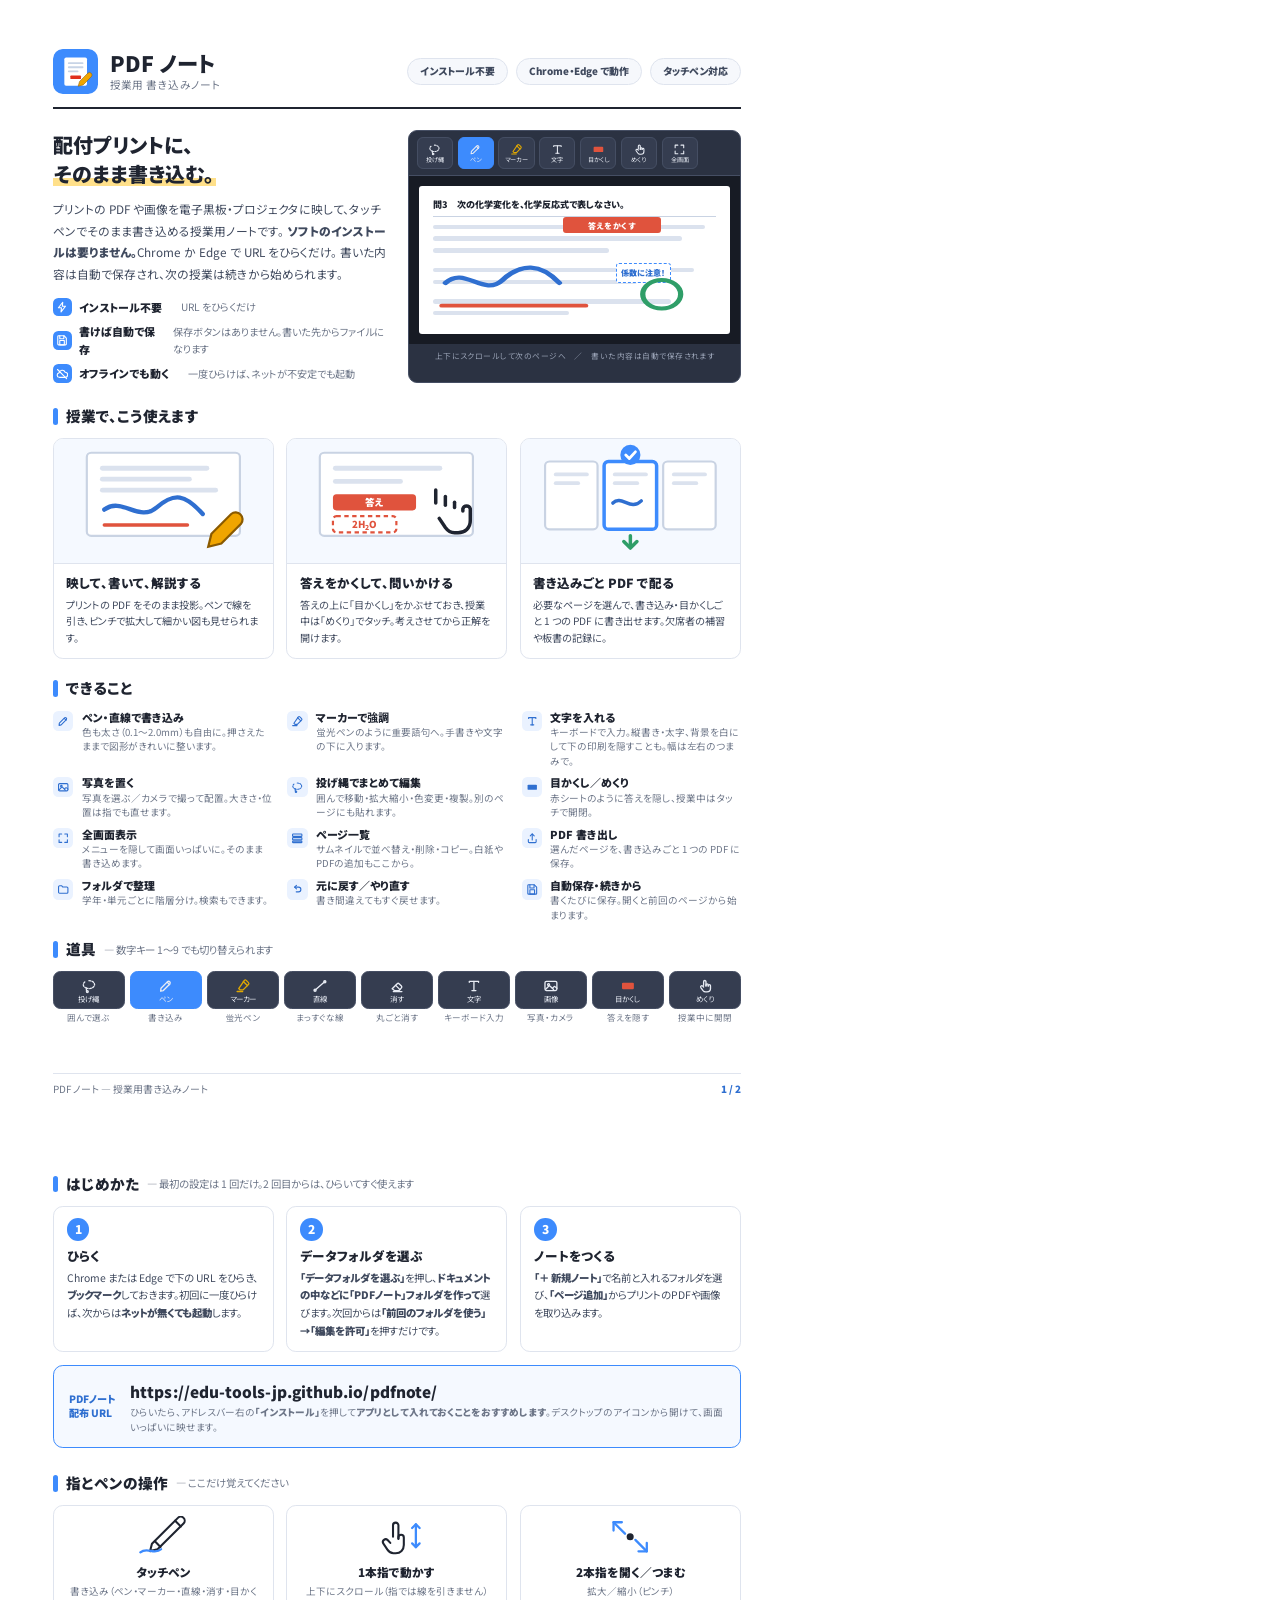
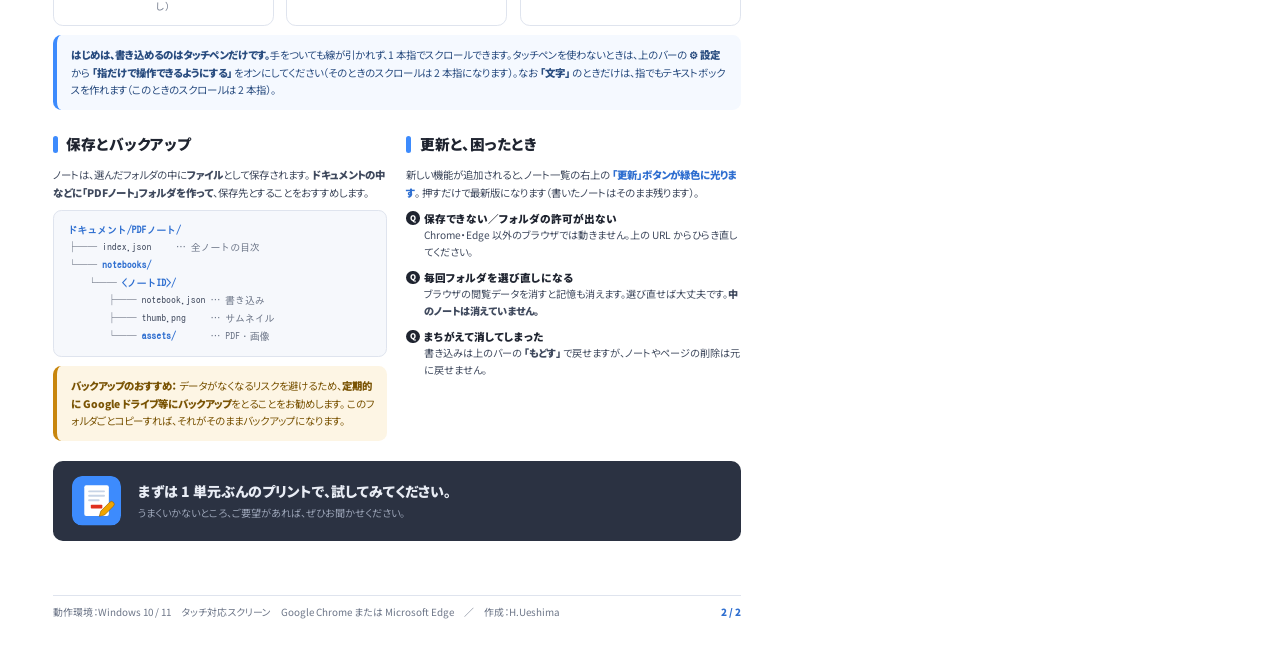
==== guide-src/guide.html @ 9bc489e5 "かんたんガイドを最新版にし、作り直せるよう元ファイルも入れる ■ 文面   - 「元に戻す／やり直す」から Ctrl+Z の表現を外した（タブレットで使うため）。     「困ったとき」の Q&A も" ====
<!doctype html>
<html lang="ja">
<head>
<meta charset="utf-8">
<title>PDFノート かんたんガイド</title>
<link rel="stylesheet" href="fonts.css">
<link rel="stylesheet" href="main2.css">
</head>
<body>

<svg style="display:none" xmlns="http://www.w3.org/2000/svg">
  <symbol id="i-pen" viewBox="0 0 24 24"><path d="M4 20l4-1 10-10a2.5 2.5 0 0 0-3.5-3.5L4.5 15.5 4 20z"/><path d="M14 6.5L17.5 10"/></symbol>
  <symbol id="i-marker" viewBox="0 0 24 24"><path d="M14.2 3.6a2 2 0 0 1 2.8 0l3.4 3.4a2 2 0 0 1 0 2.8l-8.2 8.2H7.6l-2-2z"/><path d="M12.6 5.2 18.8 11.4"/><path d="M3.2 20.4h8.4"/></symbol>
  <symbol id="i-line" viewBox="0 0 24 24"><path d="M4 19L20 5"/><circle cx="4.6" cy="18.4" r="1.6"/><circle cx="19.4" cy="5.6" r="1.6"/></symbol>
  <symbol id="i-eraser" viewBox="0 0 24 24"><path d="M4.8 16.2l7.6-7.6a2 2 0 0 1 2.8 0l3.6 3.6a2 2 0 0 1 0 2.8L15.2 19H8.2z"/><path d="M6.5 20.6h13"/><path d="M10.2 11.2l6.4 6.4"/></symbol>
  <symbol id="i-text" viewBox="0 0 24 24"><path d="M5 6.5V5h14v1.5"/><path d="M12 5v14"/><path d="M9 19h6"/></symbol>
  <symbol id="i-lasso" viewBox="0 0 24 24"><path d="M12 4c4.9 0 8.5 2.6 8.5 6s-3.6 6-8.5 6c-1.4 0-2.7-.2-3.8-.6" stroke-dasharray="2.6 2.2"/><path d="M8.2 15.4C5.6 14.4 3.5 12.4 3.5 10c0-2 1.4-3.8 3.6-4.9" stroke-dasharray="2.6 2.2"/><path d="M8.4 15.6c-.7 1.6-.5 3.2.6 4.4"/><circle cx="9.6" cy="20.6" r="1.4"/></symbol>
  <symbol id="i-image" viewBox="0 0 24 24"><rect x="3" y="5" width="18" height="14" rx="2.2"/><circle cx="8.4" cy="10" r="1.5"/><path d="M4 17l4.6-4.6a1.6 1.6 0 0 1 2.3 0L16 17.5"/><path d="M14.4 15.4l2-2a1.6 1.6 0 0 1 2.3 0L21 15.6"/></symbol>
  <symbol id="i-mask" viewBox="0 0 24 24"><rect x="3" y="7" width="18" height="10" rx="1.8" fill="currentColor" stroke="none"/></symbol>
  <symbol id="i-reveal" viewBox="0 0 24 24"><path d="M10 11V5.6a1.8 1.8 0 0 1 3.6 0V12"/><path d="M13.6 12v-1.4a1.7 1.7 0 0 1 3.4 0V12"/><path d="M17 12.2v-.6a1.7 1.7 0 0 1 3.4 0v4.2c0 3.1-2.3 5.2-5.4 5.2h-2c-2 0-3-.8-4.2-2.4l-3-4.2a1.8 1.8 0 0 1 2.7-2.3L10 13.6"/></symbol>
  <symbol id="i-undo" viewBox="0 0 24 24"><path d="M10.5 4.5 7 8l3.5 3.5"/><path d="M7 8h7.5a4.5 4.5 0 0 1 0 9H10"/></symbol>
  <symbol id="i-full" viewBox="0 0 24 24"><path d="M4 9V4h5"/><path d="M20 9V4h-5"/><path d="M4 15v5h5"/><path d="M20 15v5h-5"/></symbol>
  <symbol id="i-pages" viewBox="0 0 24 24"><rect x="3" y="4" width="18" height="4.4" rx="1.2"/><rect x="3" y="10.8" width="18" height="4.4" rx="1.2"/><rect x="3" y="17.6" width="18" height="2.8" rx="1.2"/></symbol>
  <symbol id="i-folder" viewBox="0 0 24 24"><path d="M3 7.4a2 2 0 0 1 2-2h4.2l2 2.4H19a2 2 0 0 1 2 2v7.8a2 2 0 0 1-2 2H5a2 2 0 0 1-2-2z"/></symbol>
  <symbol id="i-save" viewBox="0 0 24 24"><path d="M5 3.5h11L20.5 8v12a1.5 1.5 0 0 1-1.5 1.5H5A1.5 1.5 0 0 1 3.5 20V5A1.5 1.5 0 0 1 5 3.5z"/><path d="M7.5 3.5v6h8v-6"/><rect x="7.5" y="13" width="9" height="8.5"/></symbol>
  <symbol id="i-refresh" viewBox="0 0 24 24"><path d="M20.5 12a8.5 8.5 0 1 1-2.6-6.1"/><path d="M20.5 4.2V10h-5.8"/></symbol>
  <symbol id="i-camera" viewBox="0 0 24 24"><path d="M3 8.6a2 2 0 0 1 2-2h2.4L9 4.5h6L16.6 6.6H19a2 2 0 0 1 2 2v8.8a2 2 0 0 1-2 2H5a2 2 0 0 1-2-2z"/><circle cx="12" cy="12.8" r="3.6"/></symbol>
  <symbol id="i-check" viewBox="0 0 24 24"><path d="M4.5 12.6l5 5L19.5 7"/></symbol>
  <symbol id="i-offline" viewBox="0 0 24 24"><path d="M6.5 18.5A4.5 4.5 0 0 1 6 9.6a6.4 6.4 0 0 1 12.2-1.2A4.3 4.3 0 0 1 18 18.5z"/><path d="M3 3l18 18" stroke-width="2.2"/></symbol>
  <symbol id="i-bolt" viewBox="0 0 24 24"><path d="M13.4 2.5L4.8 13.4h6L10 21.5l8.8-11.1h-6.2z"/></symbol>
  <symbol id="i-export" viewBox="0 0 24 24"><path d="M12 15.5V3.8"/><path d="M8.2 7.4L12 3.6l3.8 3.8"/><path d="M4.5 14.5v4.2a1.8 1.8 0 0 0 1.8 1.8h11.4a1.8 1.8 0 0 0 1.8-1.8v-4.2"/></symbol>
  <symbol id="i-search" viewBox="0 0 24 24"><circle cx="10.8" cy="10.8" r="6.4"/><path d="M15.6 15.6L20.5 20.5"/></symbol>
  <symbol id="i-swipe" viewBox="0 0 24 24"><path d="M12 4v16"/><path d="M8.4 7.6L12 4l3.6 3.6"/><path d="M8.4 16.4L12 20l3.6-3.6"/></symbol>
  <symbol id="i-touch" viewBox="0 0 24 24"><circle cx="12" cy="12" r="3.2" fill="currentColor" stroke="none"/><path d="M12 5.2v-2.4"/><path d="M12 21.2v-2.4"/><path d="M18.8 12h2.4"/><path d="M2.8 12h2.4"/></symbol>
  <symbol id="i-arrow" viewBox="0 0 24 24"><path d="M4 12h15"/><path d="M13.4 6.4L19.6 12l-6.2 5.6"/></symbol>
  <symbol id="i-pinch" viewBox="0 0 24 24"><path d="M9.6 9.6L4.2 4.2"/><path d="M4.2 9.4V4.2h5.2"/><path d="M14.4 14.4l5.4 5.4"/><path d="M19.8 14.6v5.2h-5.2"/></symbol>
</svg>

<!-- ============================ 1ページ目 ============================ -->
<section class="page">

  <div class="head">
    <div class="brand">
      <svg class="logo" viewBox="0 0 512 512" xmlns="http://www.w3.org/2000/svg">
        <rect width="512" height="512" rx="96" fill="#3d8bfd"/>
        <rect x="128" y="96" width="256" height="320" rx="20" fill="#ffffff"/>
        <rect x="168" y="150" width="176" height="20" rx="10" fill="#c7d4e6"/>
        <rect x="168" y="196" width="176" height="20" rx="10" fill="#c7d4e6"/>
        <rect x="168" y="242" width="120" height="20" rx="10" fill="#c7d4e6"/>
        <rect x="196" y="300" width="120" height="40" rx="8" fill="#e0301e"/>
        <path d="M300 366 L392 274 a28 28 0 0 1 40 40 L340 406 l-56 14 z" fill="#f0a500" stroke="#8a5a00" stroke-width="6" stroke-linejoin="round"/>
      </svg>
      <div>
        <div class="bn">PDF ノート</div>
        <div class="bs">授業用 書き込みノート</div>
      </div>
    </div>
    <div class="hnote">
      <span>インストール不要</span><span>Chrome・Edge で動作</span><span>タッチペン対応</span>
    </div>
  </div>

  <div class="hero">
    <div class="hero-l">
      <div class="hero-t">配付プリントに、<br><span class="u">そのまま書き込む。</span></div>
      <p class="hero-p">
        プリントの PDF や画像を電子黒板・プロジェクタに映して、タッチペンでそのまま書き込める授業用ノートです。
        <b>ソフトのインストールは要りません。</b>Chrome か Edge で URL をひらくだけ。
        書いた内容は自動で保存され、次の授業は続きから始められます。
      </p>
      <div class="pills">
        <div class="p"><span class="ci"><svg class="ic"><use href="#i-bolt"/></svg></span>インストール不要　<em>URL をひらくだけ</em></div>
        <div class="p"><span class="ci"><svg class="ic"><use href="#i-save"/></svg></span>書けば自動で保存　<em>保存ボタンはありません。書いた先からファイルになります</em></div>
        <div class="p"><span class="ci"><svg class="ic"><use href="#i-offline"/></svg></span>オフラインでも動く　<em>一度ひらけば、ネットが不安定でも起動</em></div>
      </div>
    </div>

    <div class="mock">
      <div class="mock-bar">
        <span class="tb"><svg class="ic"><use href="#i-lasso"/></svg><span>投げ縄</span></span>
        <span class="tb on"><svg class="ic"><use href="#i-pen"/></svg><span>ペン</span></span>
        <span class="tb"><svg class="ic" style="color:#e0a800"><use href="#i-marker"/></svg><span>マーカー</span></span>
        <span class="tb"><svg class="ic"><use href="#i-text"/></svg><span>文字</span></span>
        <span class="tb"><svg class="ic" style="color:#e0533d"><use href="#i-mask"/></svg><span>目かくし</span></span>
        <span class="tb"><svg class="ic"><use href="#i-reveal"/></svg><span>めくり</span></span>
        <span class="tb"><svg class="ic"><use href="#i-full"/></svg><span>全画面</span></span>
      </div>
      <div class="mock-body">
        <div class="sheet">
          <div class="sheet-h">問3　次の化学変化を、化学反応式で表しなさい。</div>
          <div class="ln" style="width:96%"></div>
          <div class="ln" style="width:88%"></div>
          <div class="ln" style="width:62%"></div>
          <div class="ln" style="width:92%; margin-top:4mm"></div>
          <div class="ln" style="width:72%"></div>
          <div class="ln" style="width:84%; margin-top:4mm"></div>
          <div class="ln" style="width:48%"></div>
          <div class="mask-demo" style="left:38mm; top:8.4mm; width:26mm; height:4.2mm;">答えをかくす</div>
          <div class="tbox-demo" style="left:52mm; top:20.5mm;">係数に注意！</div>
          <svg class="scrib" viewBox="0 0 82 52" preserveAspectRatio="none" xmlns="http://www.w3.org/2000/svg">
            <path d="M7 34 C 12 28, 17 39, 22 33 S 32 27, 37 34" fill="none" stroke="#2f6fd0" stroke-width="1.5" stroke-linecap="round"/>
            <path d="M6 42 L 44 42" fill="none" stroke="#e0533d" stroke-width="1.3" stroke-linecap="round"/>
            <circle cx="64" cy="38" r="5" fill="none" stroke="#2f9e68" stroke-width="1.4"/>
          </svg>
        </div>
      </div>
      <div class="mock-foot">上下にスクロールして次のページへ　／　書いた内容は自動で保存されます</div>
    </div>
  </div>

  <div class="h3">授業で、こう使えます</div>
  <div class="scenes">
    <div class="scene">
      <div class="sc-art">
        <svg viewBox="0 0 100 52" xmlns="http://www.w3.org/2000/svg">
          <rect x="15" y="4" width="70" height="38" rx="2" fill="#fff" stroke="#c9d3e3" stroke-width="1"/>
          <rect x="21" y="10" width="50" height="2.2" rx="1.1" fill="#dbe2ee"/>
          <rect x="21" y="15" width="42" height="2.2" rx="1.1" fill="#dbe2ee"/>
          <rect x="21" y="20" width="54" height="2.2" rx="1.1" fill="#dbe2ee"/>
          <path d="M23 30 C 31 24, 39 36, 47 29 S 60 23, 68 32" fill="none" stroke="#2f6fd0" stroke-width="2" stroke-linecap="round"/>
          <path d="M23 37 L 61 37" stroke="#e0533d" stroke-width="1.6" stroke-linecap="round"/>
          <path d="M72 41 l9-9 a3.2 3.2 0 0 1 4.5 4.5 l-9 9 -6 1.5 z" fill="#f0a500" stroke="#8a5a00" stroke-width="1"/>
        </svg>
      </div>
      <div class="sc-b">
        <div class="sc-t">映して、書いて、解説する</div>
        <div class="sc-d">プリントの PDF をそのまま投影。ペンで線を引き、ピンチで拡大して細かい図も見せられます。</div>
      </div>
    </div>

    <div class="scene">
      <div class="sc-art">
        <svg viewBox="0 0 100 52" xmlns="http://www.w3.org/2000/svg">
          <rect x="15" y="4" width="70" height="38" rx="2" fill="#fff" stroke="#c9d3e3" stroke-width="1"/>
          <rect x="21" y="10" width="50" height="2.2" rx="1.1" fill="#dbe2ee"/>
          <rect x="21" y="16" width="32" height="2.2" rx="1.1" fill="#dbe2ee"/>
          <rect x="21" y="23" width="38" height="7.4" rx="1.6" fill="#e0533d"/>
          <text x="40" y="28.4" font-size="4.4" fill="#fff" text-anchor="middle" font-weight="900">答え</text>
          <rect x="21" y="33" width="29" height="7.4" rx="1.6" fill="#fff" stroke="#e0533d" stroke-width="1" stroke-dasharray="2 1.6"/>
          <text x="35.5" y="38.4" font-size="4.4" fill="#e0533d" text-anchor="middle" font-weight="900">2H<tspan font-size="3.1" dy="1">2</tspan><tspan dy="-1">O</tspan></text>
          <g stroke="#1f2430" stroke-width="1.6" fill="none" stroke-linecap="round">
            <path d="M68 27 v-6"/><path d="M72.4 28 v-4"/><path d="M76.6 29 v-2.4"/>
            <path d="M80.4 30.6 v-1 a1.8 1.8 0 0 1 3.4 0 v5.4 c0 3.4-2.4 5.6-5.6 5.6 h-1.6 c-2 0-3.2-1-4.2-2.4 l-2.8-4.2"/>
          </g>
        </svg>
      </div>
      <div class="sc-b">
        <div class="sc-t">答えをかくして、問いかける</div>
        <div class="sc-d">答えの上に「目かくし」をかぶせておき、授業中は「めくり」でタッチ。考えさせてから正解を開けます。</div>
      </div>
    </div>

    <div class="scene">
      <div class="sc-art">
        <svg viewBox="0 0 100 52" xmlns="http://www.w3.org/2000/svg">
          <rect x="11" y="8" width="24" height="31" rx="2" fill="#fff" stroke="#c9d3e3" stroke-width="1"/>
          <rect x="38" y="8" width="24" height="31" rx="2" fill="#fff" stroke="#3d8bfd" stroke-width="1.6"/>
          <rect x="65" y="8" width="24" height="31" rx="2" fill="#fff" stroke="#c9d3e3" stroke-width="1"/>
          <g fill="#dbe2ee">
            <rect x="15" y="13" width="16" height="1.8" rx=".9"/><rect x="15" y="17" width="12" height="1.8" rx=".9"/>
            <rect x="42" y="13" width="16" height="1.8" rx=".9"/><rect x="42" y="17" width="12" height="1.8" rx=".9"/>
            <rect x="69" y="13" width="16" height="1.8" rx=".9"/><rect x="69" y="17" width="12" height="1.8" rx=".9"/>
          </g>
          <path d="M42 27 C 46 23, 50 31, 55 26" fill="none" stroke="#2f6fd0" stroke-width="1.6" stroke-linecap="round"/>
          <circle cx="50" cy="5" r="4.6" fill="#3d8bfd"/>
          <path d="M47.9 5 l1.6 1.6 2.8-3" stroke="#fff" stroke-width="1.3" fill="none" stroke-linecap="round" stroke-linejoin="round"/>
          <path d="M50 42 v5" stroke="#2f9e68" stroke-width="1.6" stroke-linecap="round"/>
          <path d="M47 44.6 L50 47.6 L53 44.6" stroke="#2f9e68" stroke-width="1.6" fill="none" stroke-linecap="round" stroke-linejoin="round"/>
        </svg>
      </div>
      <div class="sc-b">
        <div class="sc-t">書き込みごと PDF で配る</div>
        <div class="sc-d">必要なページを選んで、書き込み・目かくしごと 1 つの PDF に書き出せます。欠席者の補習や板書の記録に。</div>
      </div>
    </div>
  </div>

  <div class="h3">できること</div>
  <div class="grid">
    <div class="gi"><span class="b"><svg class="ic"><use href="#i-pen"/></svg></span>
      <div><div class="t">ペン・直線で書き込み</div><div class="d">色も太さ（0.1〜2.0mm）も自由に。押さえたままで図形がきれいに整います。</div></div></div>
    <div class="gi"><span class="b"><svg class="ic"><use href="#i-marker"/></svg></span>
      <div><div class="t">マーカーで強調</div><div class="d">蛍光ペンのように重要語句へ。手書きや文字の下に入ります。</div></div></div>
    <div class="gi"><span class="b"><svg class="ic"><use href="#i-text"/></svg></span>
      <div><div class="t">文字を入れる</div><div class="d">キーボードで入力。縦書き・太字、背景を白にして下の印刷を隠すことも。幅は左右のつまみで。</div></div></div>
    <div class="gi"><span class="b"><svg class="ic"><use href="#i-image"/></svg></span>
      <div><div class="t">写真を置く</div><div class="d">写真を選ぶ／カメラで撮って配置。大きさ・位置は指でも直せます。</div></div></div>
    <div class="gi"><span class="b"><svg class="ic"><use href="#i-lasso"/></svg></span>
      <div><div class="t">投げ縄でまとめて編集</div><div class="d">囲んで移動・拡大縮小・色変更・複製。別のページにも貼れます。</div></div></div>
    <div class="gi"><span class="b"><svg class="ic"><use href="#i-mask"/></svg></span>
      <div><div class="t">目かくし／めくり</div><div class="d">赤シートのように答えを隠し、授業中はタッチで開閉。</div></div></div>
    <div class="gi"><span class="b"><svg class="ic"><use href="#i-full"/></svg></span>
      <div><div class="t">全画面表示</div><div class="d">メニューを隠して画面いっぱいに。そのまま書き込めます。</div></div></div>
    <div class="gi"><span class="b"><svg class="ic"><use href="#i-pages"/></svg></span>
      <div><div class="t">ページ一覧</div><div class="d">サムネイルで並べ替え・削除・コピー。白紙やPDFの追加もここから。</div></div></div>
    <div class="gi"><span class="b"><svg class="ic"><use href="#i-export"/></svg></span>
      <div><div class="t">PDF 書き出し</div><div class="d">選んだページを、書き込みごと 1 つの PDF に保存。</div></div></div>
    <div class="gi"><span class="b"><svg class="ic"><use href="#i-folder"/></svg></span>
      <div><div class="t">フォルダで整理</div><div class="d">学年・単元ごとに階層分け。検索もできます。</div></div></div>
    <div class="gi"><span class="b"><svg class="ic"><use href="#i-undo"/></svg></span>
      <div><div class="t">元に戻す／やり直す</div><div class="d">書き間違えてもすぐ戻せます。</div></div></div>
    <div class="gi"><span class="b"><svg class="ic"><use href="#i-save"/></svg></span>
      <div><div class="t">自動保存・続きから</div><div class="d">書くたびに保存。開くと前回のページから始まります。</div></div></div>
  </div>

  <div class="h3">道具 <span class="sub">— 数字キー 1〜9 でも切り替えられます</span></div>
  <div class="tools">
    <div class="tool"><span class="tb"><svg class="ic"><use href="#i-lasso"/></svg><span>投げ縄</span></span><div class="td">囲んで選ぶ</div></div>
    <div class="tool"><span class="tb on"><svg class="ic"><use href="#i-pen"/></svg><span>ペン</span></span><div class="td">書き込み</div></div>
    <div class="tool"><span class="tb"><svg class="ic" style="color:#e0a800"><use href="#i-marker"/></svg><span>マーカー</span></span><div class="td">蛍光ペン</div></div>
    <div class="tool"><span class="tb"><svg class="ic"><use href="#i-line"/></svg><span>直線</span></span><div class="td">まっすぐな線</div></div>
    <div class="tool"><span class="tb"><svg class="ic"><use href="#i-eraser"/></svg><span>消す</span></span><div class="td">丸ごと消す</div></div>
    <div class="tool"><span class="tb"><svg class="ic"><use href="#i-text"/></svg><span>文字</span></span><div class="td">キーボード入力</div></div>
    <div class="tool"><span class="tb"><svg class="ic"><use href="#i-image"/></svg><span>画像</span></span><div class="td">写真・カメラ</div></div>
    <div class="tool"><span class="tb"><svg class="ic" style="color:#e0533d"><use href="#i-mask"/></svg><span>目かくし</span></span><div class="td">答えを隠す</div></div>
    <div class="tool"><span class="tb"><svg class="ic"><use href="#i-reveal"/></svg><span>めくり</span></span><div class="td">授業中に開閉</div></div>
  </div>


  <div class="pfoot"><span>PDF ノート — 授業用書き込みノート</span><span class="pf-n">1 / 2</span></div>
</section>

<!-- ============================ 2ページ目 ============================ -->
<section class="page">

  <div class="h3">はじめかた <span class="sub">— 最初の設定は 1 回だけ。2 回目からは、ひらいてすぐ使えます</span></div>
  <div class="steps">
    <div class="step">
      <div class="sn">1</div>
      <div class="st">ひらく</div>
      <div class="sd">Chrome または Edge で下の URL をひらき、<b>ブックマーク</b>しておきます。初回に一度ひらけば、次からは<b>ネットが無くても起動</b>します。</div>
    </div>
    <div class="step">
      <div class="sn">2</div>
      <div class="st">データフォルダを選ぶ</div>
      <div class="sd"><b>「データフォルダを選ぶ」</b>を押し、<b>ドキュメントの中などに「PDFノート」フォルダを作って</b>選びます。次回からは<b>「前回のフォルダを使う」→「編集を許可」</b>を押すだけです。</div>
    </div>
    <div class="step">
      <div class="sn">3</div>
      <div class="st">ノートをつくる</div>
      <div class="sd"><b>「＋ 新規ノート」</b>で名前と入れるフォルダを選び、<b>「ページ追加」</b>からプリントのPDFや画像を取り込みます。</div>
    </div>
  </div>

  <div class="urlbox">
    <div class="l">PDFノート<br>配布 URL</div>
    <div>
      <div class="u">https://edu-tools-jp.github.io/pdfnote/</div>
      <div class="d">ひらいたら、アドレスバー右の<b>「インストール」</b>を押して<b>アプリとして入れておくことをおすすめします</b>。デスクトップのアイコンから開けて、画面いっぱいに映せます。</div>
    </div>
  </div>

  <div class="h3">指とペンの操作 <span class="sub">— ここだけ覚えてください</span></div>
  <div class="touch">
    <div class="tc">
      <div class="a">
        <svg viewBox="0 0 60 40" style="height:100%" xmlns="http://www.w3.org/2000/svg">
          <g stroke="#1f2430" stroke-width="2" fill="none" stroke-linecap="round" stroke-linejoin="round">
            <path d="M41.5 4.5 l5.5 5.5"/>
            <path d="M44.2 1.8 a3.8 3.8 0 0 1 5.4 5.4 L24.6 32 l-7.2 1.8 1.8-7.2 z"/>
            <path d="M22 24.4 l5.4 5.4"/>
          </g>
          <path d="M8 35 C 15 29, 21 38, 28 32" fill="none" stroke="#3d8bfd" stroke-width="2.2" stroke-linecap="round"/>
        </svg>
      </div>
      <div class="t">タッチペン</div>
      <div class="d">書き込み（ペン・マーカー・直線・消す・目かくし）</div>
    </div>
    <div class="tc">
      <div class="a">
        <svg viewBox="0 0 60 40" style="height:100%" xmlns="http://www.w3.org/2000/svg">
          <g stroke="#1f2430" stroke-width="2" fill="none" stroke-linecap="round" stroke-linejoin="round">
            <path d="M26 20 v-11 a2.6 2.6 0 0 1 5.2 0 v13"/>
            <path d="M31.2 22 v-1.4 a2.6 2.6 0 0 1 5.2 0 v7.4 c0 4.6-3.2 7.8-7.8 7.8 h-2.2 c-2.8 0-4.4-1.3-5.8-3.4 l-4-6a2.7 2.7 0 0 1 4.2-3.3 l2.6 2.8"/>
          </g>
          <g stroke="#3d8bfd" stroke-width="2.2" fill="none" stroke-linecap="round" stroke-linejoin="round">
            <path d="M48 8 v22"/><path d="M44.4 11.6 L48 8 l3.6 3.6"/><path d="M44.4 26.4 L48 30 l3.6-3.6"/>
          </g>
        </svg>
      </div>
      <div class="t">1本指で動かす</div>
      <div class="d">上下にスクロール（指では線を引きません）</div>
    </div>
    <div class="tc">
      <div class="a">
        <svg viewBox="0 0 60 40" style="height:100%" xmlns="http://www.w3.org/2000/svg">
          <g stroke="#3d8bfd" stroke-width="2.2" fill="none" stroke-linecap="round" stroke-linejoin="round">
            <path d="M25 17 L14 6"/><path d="M14 14 V6 h8"/>
            <path d="M35 23 L46 34"/><path d="M46 26 v8 h-8"/>
          </g>
          <circle cx="30" cy="20" r="3.4" fill="#1f2430"/>
        </svg>
      </div>
      <div class="t">2本指を開く／つまむ</div>
      <div class="d">拡大／縮小（ピンチ）</div>
    </div>
  </div>
  <div class="note" style="margin-bottom:6mm">
    <span class="nt">はじめは、書き込めるのはタッチペンだけです。</span>手をついても線が引かれず、1 本指でスクロールできます。タッチペンを使わないときは、上のバーの <b>⚙ 設定</b> から <b>「指だけで操作できるようにする」</b> をオンにしてください（そのときのスクロールは 2 本指になります）。なお <b>「文字」</b> のときだけは、指でもテキストボックスを作れます（このときのスクロールは 2 本指）。
  </div>

  <div class="two">
    <div>
      <div class="h3">保存とバックアップ</div>
      <p style="font-size:7.8pt; line-height:1.7; color:var(--ink-2); margin-bottom:2.2mm;">
        ノートは、選んだフォルダの中に<b>ファイル</b>として保存されます。
        <b>ドキュメントの中などに「PDFノート」フォルダを作って</b>、保存先とすることをおすすめします。
      </p>
      <div class="tree"><span class="f">ドキュメント/PDFノート/</span>
├── index.json     <span class="c">… 全ノートの目次</span>
└── <span class="f">notebooks/</span>
    └── <span class="f">&lt;ノートID&gt;/</span>
        ├── notebook.json <span class="c">… 書き込み</span>
        ├── thumb.png     <span class="c">… サムネイル</span>
        └── <span class="f">assets/</span>       <span class="c">… PDF・画像</span></div>

      <div class="note amber" style="margin-top:2.4mm">
        <span class="nt">バックアップのおすすめ：</span>
        データがなくなるリスクを避けるため、<b>定期的に Google ドライブ等にバックアップ</b>をとることをお勧めします。
        このフォルダごとコピーすれば、それがそのままバックアップになります。
      </div>
    </div>

    <div>
      <div class="h3">更新と、困ったとき</div>
      <p style="font-size:7.8pt; line-height:1.7; color:var(--ink-2); margin-bottom:1.4mm;">
        新しい機能が追加されると、ノート一覧の右上の <b class="blue">「更新」ボタンが緑色に光ります</b>。
        押すだけで最新版になります（書いたノートはそのまま残ります）。
      </p>
      <dl class="qa">
        <dt><span class="q">Q</span>保存できない／フォルダの許可が出ない</dt>
        <dd>Chrome・Edge 以外のブラウザでは動きません。上の URL からひらき直してください。</dd>
        <dt><span class="q">Q</span>毎回フォルダを選び直しになる</dt>
        <dd>ブラウザの閲覧データを消すと記憶も消えます。選び直せば大丈夫です。<b>中のノートは消えていません。</b></dd>
        <dt><span class="q">Q</span>まちがえて消してしまった</dt>
        <dd>書き込みは上のバーの <b>「もどす」</b> で戻せますが、ノートやページの削除は元に戻せません。</dd>
      </dl>
    </div>
  </div>

  <div class="closing">
    <svg class="lg" viewBox="0 0 512 512" xmlns="http://www.w3.org/2000/svg">
      <rect width="512" height="512" rx="96" fill="#3d8bfd"/>
      <rect x="128" y="96" width="256" height="320" rx="20" fill="#ffffff"/>
      <rect x="168" y="150" width="176" height="20" rx="10" fill="#c7d4e6"/>
      <rect x="168" y="196" width="176" height="20" rx="10" fill="#c7d4e6"/>
      <rect x="168" y="242" width="120" height="20" rx="10" fill="#c7d4e6"/>
      <rect x="196" y="300" width="120" height="40" rx="8" fill="#e0301e"/>
      <path d="M300 366 L392 274 a28 28 0 0 1 40 40 L340 406 l-56 14 z" fill="#f0a500" stroke="#8a5a00" stroke-width="6" stroke-linejoin="round"/>
    </svg>
    <div>
      <div class="t">まずは 1 単元ぶんのプリントで、試してみてください。</div>
      <div class="d">うまくいかないところ、ご要望があれば、ぜひお聞かせください。</div>
    </div>
  </div>

  <div class="pfoot"><span>動作環境：Windows 10 / 11　タッチ対応スクリーン　Google Chrome または Microsoft Edge　／　作成：H.Ueshima</span><span class="pf-n">2 / 2</span></div>
</section>


</body>
</html>
---- guide-src/fonts.css ----
@font-face{font-family:'Noto Sans JP';font-style:normal;font-weight:400;src:url('NotoSansJP-400.ttf') format('truetype');}
@font-face{font-family:'Noto Sans JP';font-style:normal;font-weight:700;src:url('NotoSansJP-700.ttf') format('truetype');}
@font-face{font-family:'Noto Sans JP';font-style:normal;font-weight:900;src:url('NotoSansJP-900.ttf') format('truetype');}
---- guide-src/main2.css ----
:root{
  --blue:#3d8bfd; --blue-d:#2f6fd0; --blue-l:#eaf2ff; --blue-ll:#f5f9ff;
  --ink:#1f2430; --ink-2:#404a5e; --muted:#6d7688;
  --red:#e0533d; --red-l:#fdeeeb;
  --green:#2f9e68; --amber:#c8860d; --amber-l:#fdf5e4;
  --line:#dfe4ee; --panel:#2b3242; --panel-2:#353d50;
}
*{box-sizing:border-box; margin:0; padding:0;}
@page{ size:A4; margin:0; }
html{ -webkit-print-color-adjust:exact; print-color-adjust:exact; }
body{
  font-family:'Noto Sans JP','IPAPGothic','IPAGothic',sans-serif;
  color:var(--ink); background:#fff; font-size:9pt; line-height:1.7;
  font-feature-settings:"palt" 1;
}
b,strong{ font-weight:900; }
.blue{ color:var(--blue-d); }

.page{ width:210mm; height:297mm; padding:13mm 14mm 11mm; position:relative;
       page-break-after:always; overflow:hidden; }
.page:last-child{ page-break-after:auto; }

.pfoot{ position:absolute; left:14mm; right:14mm; bottom:6.5mm;
  display:flex; justify-content:space-between; align-items:center;
  font-size:7.4pt; color:var(--muted); border-top:1px solid var(--line); padding-top:2mm; }
.pfoot .pf-n{ font-weight:900; color:var(--blue-d); }

.ic{ width:1em; height:1em; display:inline-block; vertical-align:-.14em; fill:none;
     stroke:currentColor; stroke-width:1.8; stroke-linecap:round; stroke-linejoin:round; }

/* ---------- 見出し ---------- */
.h3{ font-size:11pt; font-weight:900; display:flex; align-items:center; gap:2.2mm; margin-bottom:2.4mm; }
.h3::before{ content:""; width:1.3mm; height:4.4mm; border-radius:1mm; background:var(--blue); flex:none; }
.h3 .sub{ font-size:7.8pt; font-weight:400; color:var(--muted); letter-spacing:0; }

.tag{ display:inline-block; font-size:6.8pt; font-weight:900; letter-spacing:.06em;
  padding:.5mm 1.7mm; border-radius:1.1mm; background:var(--red); color:#fff;
  vertical-align:.6mm; margin-left:1.2mm; }

/* ---------- ヘッダ ---------- */
.head{ display:flex; align-items:center; justify-content:space-between; margin-bottom:5.5mm;
       border-bottom:.6mm solid var(--ink); padding-bottom:3.4mm; }
.brand{ display:flex; align-items:center; gap:3mm; }
.brand .logo{ width:12mm; height:12mm; border-radius:2.6mm; }
.brand .bn{ font-size:16pt; font-weight:900; letter-spacing:.01em; line-height:1.2; }
.brand .bs{ font-size:8pt; color:var(--muted); letter-spacing:.04em; }
.upd{ display:flex; align-items:center; gap:1.8mm; background:var(--red-l);
  border:.4mm solid #f3c4bb; color:#b23a26; border-radius:8mm;
  padding:1.4mm 4mm; font-size:8pt; font-weight:900; }
.upd .dot{ width:1.8mm; height:1.8mm; border-radius:50%; background:var(--red); flex:none; }

/* ---------- リード＋モック ---------- */
.hero{ display:flex; gap:5mm; margin-bottom:5.5mm; }
.hero-l{ flex:1; }
.hero-t{ font-size:15pt; font-weight:900; line-height:1.45; margin-bottom:2.6mm; }
.hero-t .u{ background:linear-gradient(transparent 64%, #ffe08a 64%, #ffe08a 94%, transparent 94%); padding:0 .4mm; }
.hero-p{ font-size:8.8pt; line-height:1.85; color:var(--ink-2); margin-bottom:3.4mm; }
.pills{ display:flex; flex-direction:column; gap:1.4mm; }
.pills .p{ display:flex; gap:2mm; align-items:center; font-size:8.2pt; font-weight:900; }
.pills .p .ci{ width:5mm; height:5mm; border-radius:1.4mm; background:var(--blue); color:#fff;
  display:flex; align-items:center; justify-content:center; flex:none; }
.pills .p .ci .ic{ width:3.2mm; height:3.2mm; stroke-width:2.2; }
.pills .p em{ font-style:normal; font-weight:400; color:var(--muted); font-size:7.6pt; }

.mock{ width:88mm; flex:none; border-radius:2.4mm; overflow:hidden; border:.45mm solid #454e63; background:var(--panel); }
.mock-bar{ padding:1.6mm 2mm; display:flex; align-items:center; gap:1.2mm; border-bottom:.35mm solid #454e63; }
.tb{ display:inline-flex; flex-direction:column; align-items:center; justify-content:center;
  width:9.6mm; height:8.4mm; border-radius:1.6mm; background:var(--panel-2); color:#e8ecf4;
  border:.35mm solid #454e63; flex:none; gap:.2mm; }
.tb .ic{ width:3.4mm; height:3.4mm; stroke-width:2; }
.tb span{ font-size:4.6pt; line-height:1; }
.tb.on{ background:var(--blue); border-color:var(--blue); }
.mock-body{ background:#171b24; padding:2.6mm; display:flex; justify-content:center; }
.sheet{ width:100%; background:#fff; border-radius:.8mm; padding:3mm 3.6mm; position:relative; }
.sheet-h{ font-size:6.8pt; font-weight:900; border-bottom:.35mm solid #c9d3e3; padding-bottom:1mm; margin-bottom:2mm; }
.ln{ height:1.2mm; background:#dbe2ee; border-radius:1mm; margin-bottom:1.9mm; }
.mask-demo{ position:absolute; background:var(--red); color:#fff; font-size:6pt; font-weight:900;
  border-radius:.8mm; display:flex; align-items:center; justify-content:center; letter-spacing:.06em; }
.tbox-demo{ position:absolute; border:.35mm dashed var(--blue); border-radius:.8mm;
  color:var(--blue-d); font-size:6pt; font-weight:900; padding:.5mm 1.2mm; background:#fff; }
.scrib{ position:absolute; inset:0; }
.mock-foot{ color:#9aa3b6; font-size:5.8pt; text-align:center; padding:1.3mm; letter-spacing:.06em; }

/* ---------- 今回のアップデート ---------- */
.news{ border:.5mm solid #f3c4bb; background:var(--red-l); border-radius:2.6mm;
       padding:3.4mm 4mm; margin-bottom:5.5mm; }
.news-h{ font-size:9.6pt; font-weight:900; color:#b23a26; margin-bottom:2.6mm;
         display:flex; align-items:center; gap:2mm; }
.news-h .d{ font-size:7.2pt; font-weight:900; background:var(--red); color:#fff;
            border-radius:1mm; padding:.4mm 1.8mm; letter-spacing:.04em; }
.news-g{ display:grid; grid-template-columns:repeat(3,1fr); gap:3.4mm; }
.news-g .n{ background:#fff; border-radius:2mm; padding:2.6mm 3mm; }
.news-g .n-h{ display:flex; align-items:center; gap:1.8mm; margin-bottom:1.2mm; }
.news-g .n-i{ width:5.6mm; height:5.6mm; border-radius:1.4mm; background:var(--red); color:#fff;
  display:flex; align-items:center; justify-content:center; flex:none; }
.news-g .n-i .ic{ width:3.4mm; height:3.4mm; stroke-width:2.1; }
.news-g .n-t{ font-size:9pt; font-weight:900; line-height:1.35; }
.news-g .n-d{ font-size:7.6pt; line-height:1.6; color:var(--ink-2); }

/* ---------- できること ---------- */
.grid{ display:grid; grid-template-columns:repeat(3,1fr); gap:1.9mm 4mm; margin-bottom:4mm; }
.gi{ display:flex; gap:2.2mm; align-items:flex-start; }
.gi .b{ width:5.4mm; height:5.4mm; border-radius:1.4mm; background:var(--blue-l); color:var(--blue-d);
  display:flex; align-items:center; justify-content:center; flex:none; margin-top:.3mm; }
.gi .b .ic{ width:3.3mm; height:3.3mm; stroke-width:2.1; }
.gi .t{ font-size:8.2pt; font-weight:900; line-height:1.4; }
.gi .d{ font-size:7.2pt; color:var(--muted); line-height:1.5; }

/* ---------- 道具ずかん（横一列） ---------- */
.tools{ display:flex; gap:1.4mm; justify-content:space-between; margin-bottom:2.6mm; }
.tool{ flex:1; text-align:center; }
.tool .tb{ width:100%; height:10mm; border-radius:2mm; }
.tool .tb .ic{ width:4.2mm; height:4.2mm; }
.tool .tb span{ font-size:5.6pt; }
.tool .td{ font-size:6.4pt; color:var(--muted); line-height:1.4; margin-top:.8mm; }

/* ---------- 2ページ目 ---------- */
.steps{ display:flex; gap:3.4mm; margin-bottom:3.4mm; }
.step{ flex:1; border:.45mm solid var(--line); border-radius:2.6mm; padding:3mm 3.4mm; }
.step .sn{ display:inline-flex; align-items:center; justify-content:center;
  width:6mm; height:6mm; border-radius:50%; background:var(--blue); color:#fff;
  font-size:9pt; font-weight:900; margin-bottom:1.6mm; }
.step .st{ font-size:9.4pt; font-weight:900; line-height:1.4; margin-bottom:1.2mm; }
.step .sd{ font-size:7.8pt; color:var(--ink-2); line-height:1.7; }

.urlbox{ border:.5mm solid var(--blue); border-radius:2.6mm; background:var(--blue-ll);
  padding:3.2mm 4mm; display:flex; align-items:center; gap:4mm; margin-bottom:6mm; }
.urlbox .l{ font-size:7.6pt; font-weight:900; color:var(--blue-d); flex:none; line-height:1.45; }
.urlbox .u{ font-size:11.5pt; font-weight:900; letter-spacing:.005em; word-break:break-all; }
.urlbox .d{ font-size:7.2pt; color:var(--muted); line-height:1.55; margin-top:.4mm; }

.touch{ display:flex; gap:3.4mm; margin-bottom:2.6mm; }
.tc{ flex:1; border:.45mm solid var(--line); border-radius:2.6mm; padding:2.8mm 3mm; text-align:center; }
.tc .a{ height:11mm; display:flex; align-items:center; justify-content:center; margin-bottom:1.2mm; }
.tc .t{ font-size:8.8pt; font-weight:900; margin-bottom:.5mm; }
.tc .d{ font-size:7.2pt; color:var(--muted); line-height:1.55; }

.note{ border-radius:2.2mm; padding:2.8mm 3.6mm; font-size:7.8pt; line-height:1.7;
  border-left:1.3mm solid var(--blue); background:var(--blue-ll); color:#2a4d80; }
.note.amber{ border-left-color:var(--amber); background:var(--amber-l); color:#7a5405; }
.note .nt{ font-weight:900; }

.two{ display:flex; gap:5mm; margin-bottom:5.5mm; }
.two > div{ flex:1; }

.qa dt{ font-size:8pt; font-weight:900; margin-top:2.4mm; padding-left:4.6mm; position:relative; line-height:1.55; }
.qa dt .q{ position:absolute; left:0; top:.2mm; width:3.6mm; height:3.6mm; border-radius:50%;
  background:var(--ink); color:#fff; font-size:5.8pt; font-weight:900;
  display:flex; align-items:center; justify-content:center; }
.qa dd{ font-size:7.6pt; line-height:1.65; color:var(--ink-2); padding-left:4.6mm; }

.tree{ font-family:'IPAGothic',monospace; font-size:7.4pt; line-height:1.8;
  background:#f6f8fc; border:.45mm solid var(--line); border-radius:2.2mm;
  padding:2.8mm 3.6mm; white-space:pre; color:var(--ink-2); }
.tree .c{ color:var(--muted); }
.tree .f{ color:var(--blue-d); font-weight:900; }

.closing{ border-radius:2.6mm; background:var(--panel); color:#e8ecf4;
  padding:4mm 5mm; display:flex; align-items:center; gap:4.5mm; }
.closing .lg{ width:13mm; height:13mm; border-radius:2.8mm; flex:none; }
.closing .t{ font-size:10.5pt; font-weight:900; line-height:1.5; }
.closing .d{ font-size:7.6pt; color:#9aa3b6; line-height:1.65; margin-top:.8mm; }

/* ---------- 手書きオーバーレイのはみ出し防止 ---------- */
.scrib{ width:100%; height:100%; }

/* ---------- 1コマの流れ ---------- */
.flow{ display:flex; align-items:stretch; gap:2mm; }
.flow .fl{ flex:1; border:.45mm solid var(--line); border-radius:2.4mm; padding:2.8mm 3.2mm; background:var(--blue-ll); }
.flow .fl-n{ display:inline-block; font-size:6.8pt; font-weight:900; letter-spacing:.08em;
  background:var(--blue); color:#fff; border-radius:1.2mm; padding:.5mm 2.2mm; margin-bottom:1.4mm; }
.flow .fl-t{ font-size:8.6pt; font-weight:900; line-height:1.45; margin-bottom:1mm; }
.flow .fl-d{ font-size:7.2pt; color:var(--ink-2); line-height:1.6; }
.flow .fl-ar{ flex:none; display:flex; align-items:center; color:var(--blue); }
.flow .fl-ar .ic{ width:4.4mm; height:4.4mm; stroke-width:2.2; }

/* ---------- ヘッダ右の一言 ---------- */
.hnote{ display:flex; gap:2mm; }
.hnote span{ font-size:7.4pt; font-weight:900; color:var(--ink-2);
  border:.4mm solid var(--line); background:#f6f8fc; border-radius:8mm; padding:1.1mm 3.2mm; }

/* ---------- 授業で、こう使えます ---------- */
.scenes{ display:flex; gap:3.4mm; margin-bottom:4.4mm; }
.scene{ flex:1; border:.45mm solid var(--line); border-radius:2.6mm; overflow:hidden; }
.scene .sc-art{ background:var(--blue-ll); border-bottom:.45mm solid var(--line); padding:1.4mm 0; }
.scene .sc-art svg{ width:100%; height:auto; display:block; }
.scene .sc-b{ padding:2.6mm 3.2mm 3mm; }
.scene .sc-t{ font-size:9.4pt; font-weight:900; line-height:1.45; margin-bottom:1.2mm; }
.scene .sc-d{ font-size:7.6pt; color:var(--ink-2); line-height:1.65; }

/* ---------- ヘッダ右の一言 ---------- */
.hnote{ display:flex; gap:2mm; }
.hnote span{ font-size:7.4pt; font-weight:900; color:var(--ink-2);
  border:.4mm solid var(--line); background:#f6f8fc; border-radius:8mm; padding:1.1mm 3.2mm; }

/* ---------- 授業で、こう使えます ---------- */
.scenes{ display:flex; gap:3.4mm; margin-bottom:4.4mm; }
.scene{ flex:1; border:.45mm solid var(--line); border-radius:2.6mm; overflow:hidden; }
.scene .sc-art{ background:var(--blue-ll); border-bottom:.45mm solid var(--line); padding:1.4mm 0; }
.scene .sc-art svg{ width:100%; height:auto; display:block; }
.scene .sc-b{ padding:2.6mm 3.2mm 3mm; }
.scene .sc-t{ font-size:9.4pt; font-weight:900; line-height:1.45; margin-bottom:1.2mm; }
.scene .sc-d{ font-size:7.6pt; color:var(--ink-2); line-height:1.65; }

/* ---------- バックアップ手順 ---------- */
.bk{ border:.5mm solid var(--blue); border-radius:2.4mm; background:var(--blue-ll);
     padding:2.8mm 3.4mm; margin-top:2.4mm; }
.bk-h{ display:flex; align-items:center; gap:1.8mm; font-size:8.4pt; font-weight:900;
       color:var(--blue-d); margin-bottom:1.8mm; }
.bk-h .ic{ width:4mm; height:4mm; stroke-width:2.1; }
.bk ol{ list-style:none; counter-reset:bk; }
.bk ol li{ counter-increment:bk; font-size:7.6pt; line-height:1.65; color:var(--ink-2);
           padding-left:5.4mm; position:relative; margin-bottom:1.1mm; }
.bk ol li::before{
  content:counter(bk); position:absolute; left:0; top:.5mm;
  width:3.8mm; height:3.8mm; border-radius:50%; background:var(--blue); color:#fff;
  font-size:5.8pt; font-weight:900; display:flex; align-items:center; justify-content:center;
}
.bk .bk-s{ color:var(--muted); font-size:7pt; }
.bk .bk-n{ font-size:7pt; line-height:1.6; color:var(--muted);
           border-top:.35mm solid #c8dcfa; margin-top:1.6mm; padding-top:1.4mm; }

/* ---------- 2ページ目を1枚に収めるための微調整 ---------- */
.tc .a{ height:9.5mm; }
.tc{ padding:2.4mm 3mm; }
.touch{ margin-bottom:2.2mm; }
.steps .step{ padding:2.6mm 3.2mm; }
.urlbox{ margin-bottom:5mm; }
.closing{ padding:3.4mm 4.5mm; margin-bottom:5mm; }
.closing .lg{ width:11mm; height:11mm; }
.closing .t{ font-size:10pt; }
.two{ margin-bottom:3mm; }

/* ---------- 内容を減らしたぶん、余白を戻す ---------- */
.tc .a{ height:11mm; }
.tc{ padding:2.8mm 3mm; }
.touch{ margin-bottom:2.6mm; }
.steps .step{ padding:3mm 3.4mm; }
.urlbox{ margin-bottom:6mm; }
.two{ margin-bottom:5.5mm; }
.closing{ padding:4mm 5mm; }
.closing .lg{ width:13mm; height:13mm; }
.closing .t{ font-size:10.5pt; }
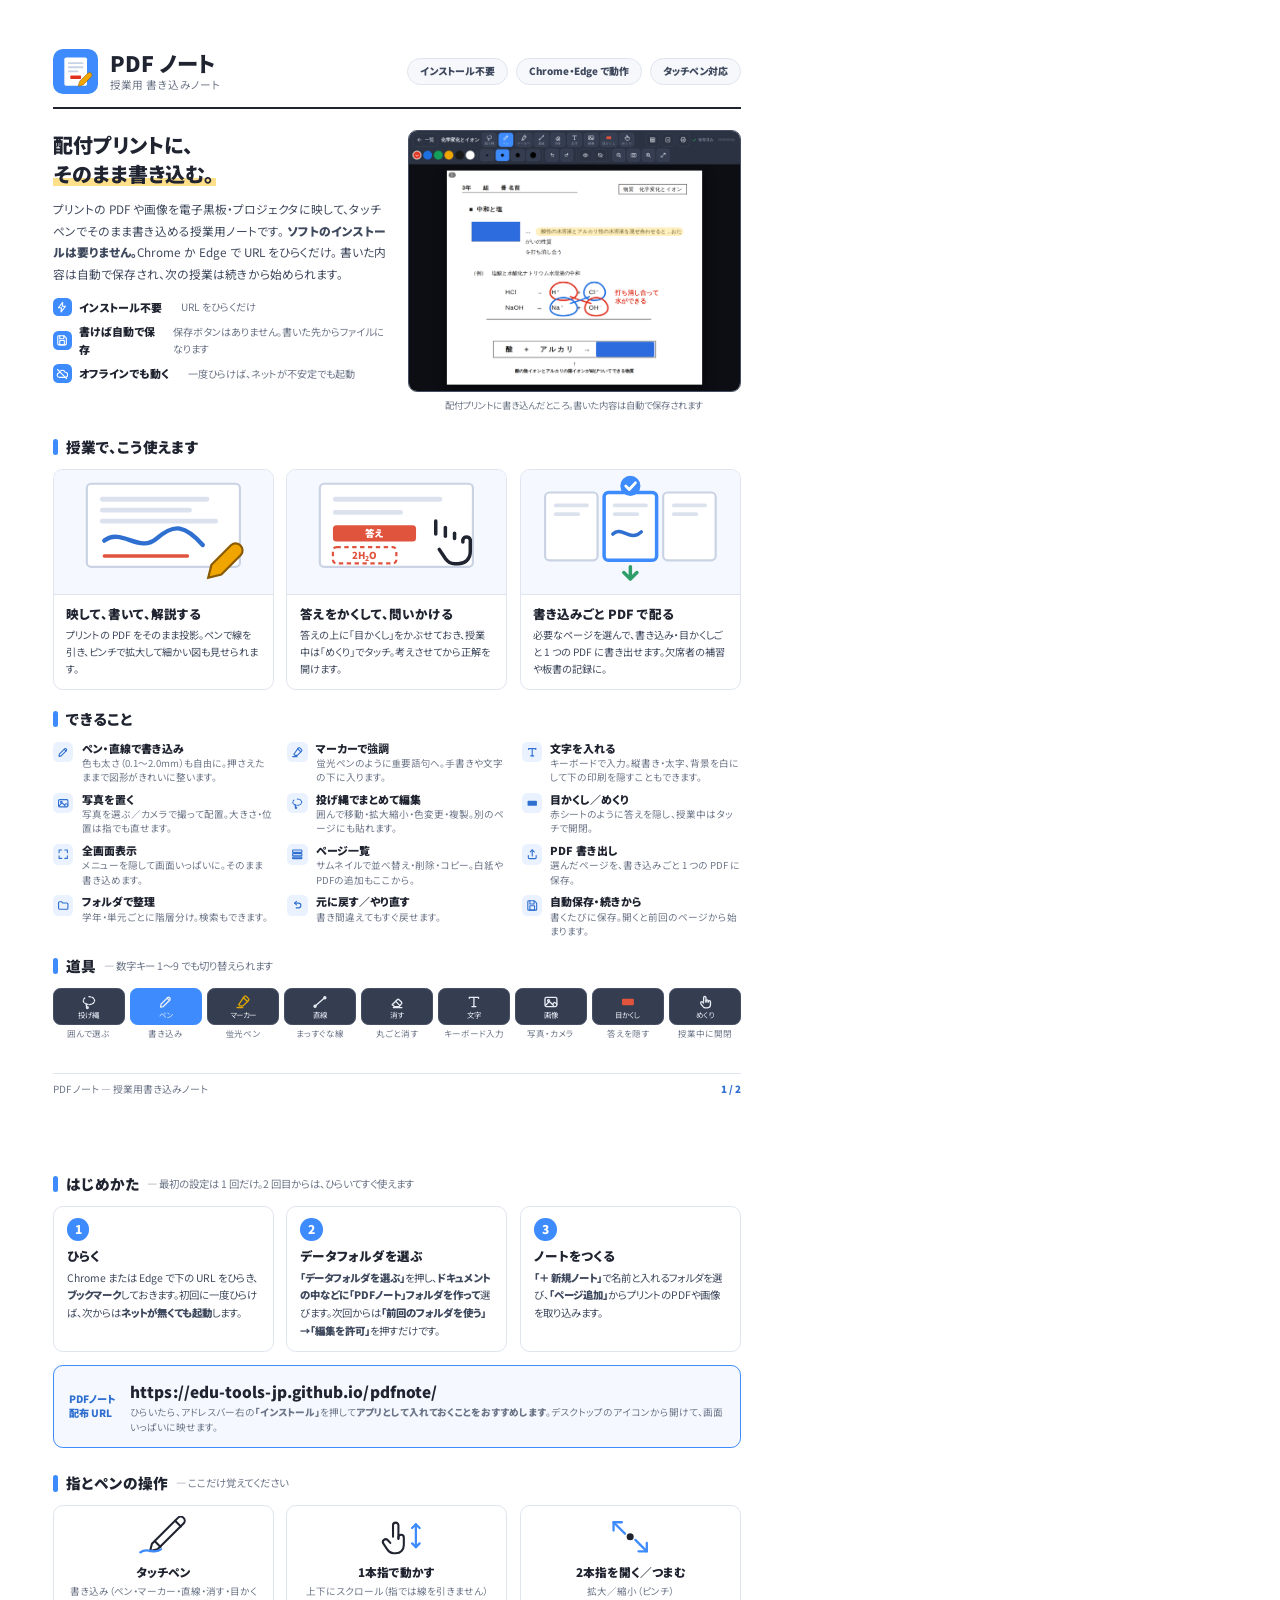
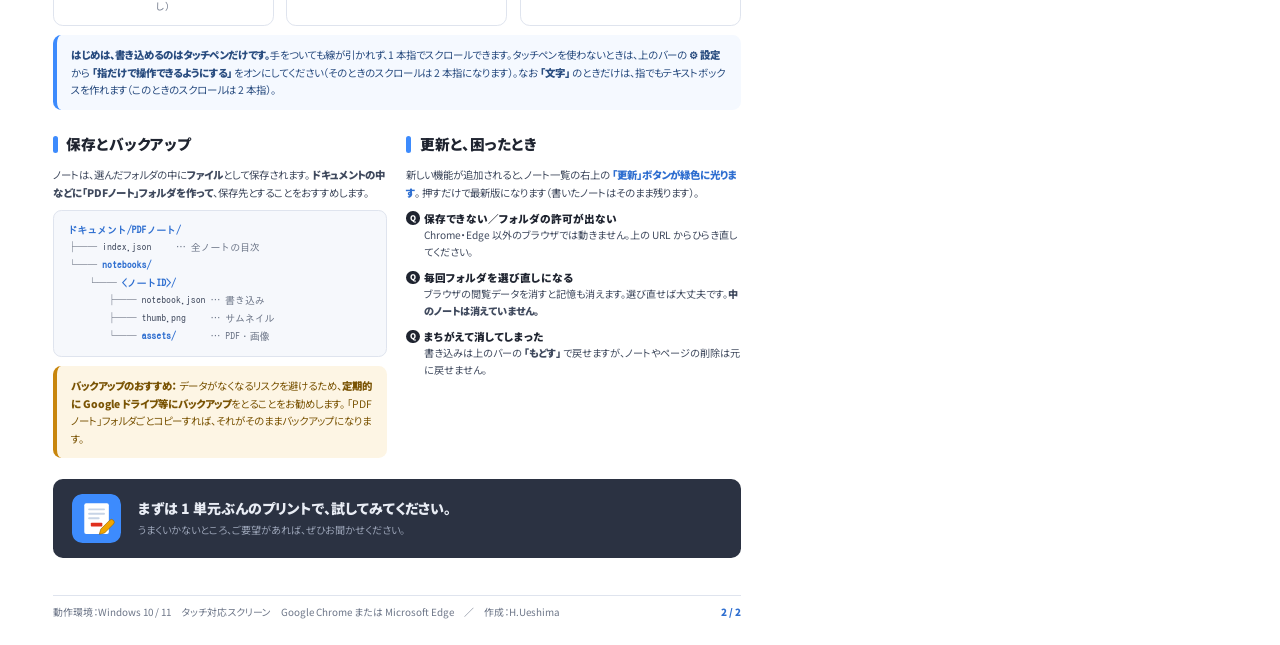
==== commit fb5b8020: "かんたんガイドの最初の図を、実際のアプリの画面に差し替える ・イメージ図（手作りのモック）を、配付プリントに書き込んだ実際の画面に変更 ・できること「文字を入れる」の文言を修正（隠すこともできます／幅" ====
--- a/guide-src/guide.html
+++ b/guide-src/guide.html
@@ -75,37 +75,10 @@
       </div>
     </div>
 
-    <div class="mock">
-      <div class="mock-bar">
-        <span class="tb"><svg class="ic"><use href="#i-lasso"/></svg><span>投げ縄</span></span>
-        <span class="tb on"><svg class="ic"><use href="#i-pen"/></svg><span>ペン</span></span>
-        <span class="tb"><svg class="ic" style="color:#e0a800"><use href="#i-marker"/></svg><span>マーカー</span></span>
-        <span class="tb"><svg class="ic"><use href="#i-text"/></svg><span>文字</span></span>
-        <span class="tb"><svg class="ic" style="color:#e0533d"><use href="#i-mask"/></svg><span>目かくし</span></span>
-        <span class="tb"><svg class="ic"><use href="#i-reveal"/></svg><span>めくり</span></span>
-        <span class="tb"><svg class="ic"><use href="#i-full"/></svg><span>全画面</span></span>
-      </div>
-      <div class="mock-body">
-        <div class="sheet">
-          <div class="sheet-h">問3　次の化学変化を、化学反応式で表しなさい。</div>
-          <div class="ln" style="width:96%"></div>
-          <div class="ln" style="width:88%"></div>
-          <div class="ln" style="width:62%"></div>
-          <div class="ln" style="width:92%; margin-top:4mm"></div>
-          <div class="ln" style="width:72%"></div>
-          <div class="ln" style="width:84%; margin-top:4mm"></div>
-          <div class="ln" style="width:48%"></div>
-          <div class="mask-demo" style="left:38mm; top:8.4mm; width:26mm; height:4.2mm;">答えをかくす</div>
-          <div class="tbox-demo" style="left:52mm; top:20.5mm;">係数に注意！</div>
-          <svg class="scrib" viewBox="0 0 82 52" preserveAspectRatio="none" xmlns="http://www.w3.org/2000/svg">
-            <path d="M7 34 C 12 28, 17 39, 22 33 S 32 27, 37 34" fill="none" stroke="#2f6fd0" stroke-width="1.5" stroke-linecap="round"/>
-            <path d="M6 42 L 44 42" fill="none" stroke="#e0533d" stroke-width="1.3" stroke-linecap="round"/>
-            <circle cx="64" cy="38" r="5" fill="none" stroke="#2f9e68" stroke-width="1.4"/>
-          </svg>
-        </div>
-      </div>
-      <div class="mock-foot">上下にスクロールして次のページへ　／　書いた内容は自動で保存されます</div>
-    </div>
+    <figure class="shot">
+      <img src="app-screenshot.png" alt="PDFノートの画面。配付プリントのPDFに、ペンで丸をつけ、マーカーを引き、文字を入れ、答えを目かくしで隠したところ。">
+      <figcaption>配付プリントに書き込んだところ。書いた内容は自動で保存されます</figcaption>
+    </figure>
   </div>
 
   <div class="h3">授業で、こう使えます</div>
@@ -182,7 +155,7 @@
     <div class="gi"><span class="b"><svg class="ic"><use href="#i-marker"/></svg></span>
       <div><div class="t">マーカーで強調</div><div class="d">蛍光ペンのように重要語句へ。手書きや文字の下に入ります。</div></div></div>
     <div class="gi"><span class="b"><svg class="ic"><use href="#i-text"/></svg></span>
-      <div><div class="t">文字を入れる</div><div class="d">キーボードで入力。縦書き・太字、背景を白にして下の印刷を隠すことも。幅は左右のつまみで。</div></div></div>
+      <div><div class="t">文字を入れる</div><div class="d">キーボードで入力。縦書き・太字、背景を白にして下の印刷を隠すこともできます。</div></div></div>
     <div class="gi"><span class="b"><svg class="ic"><use href="#i-image"/></svg></span>
       <div><div class="t">写真を置く</div><div class="d">写真を選ぶ／カメラで撮って配置。大きさ・位置は指でも直せます。</div></div></div>
     <div class="gi"><span class="b"><svg class="ic"><use href="#i-lasso"/></svg></span>
@@ -317,7 +290,7 @@
       <div class="note amber" style="margin-top:2.4mm">
         <span class="nt">バックアップのおすすめ：</span>
         データがなくなるリスクを避けるため、<b>定期的に Google ドライブ等にバックアップ</b>をとることをお勧めします。
-        このフォルダごとコピーすれば、それがそのままバックアップになります。
+        「PDFノート」フォルダごとコピーすれば、それがそのままバックアップになります。
       </div>
     </div>
 
--- a/guide-src/main2.css
+++ b/guide-src/main2.css
@@ -62,24 +62,9 @@
 .pills .p .ci .ic{ width:3.2mm; height:3.2mm; stroke-width:2.2; }
 .pills .p em{ font-style:normal; font-weight:400; color:var(--muted); font-size:7.6pt; }
 
-.mock{ width:88mm; flex:none; border-radius:2.4mm; overflow:hidden; border:.45mm solid #454e63; background:var(--panel); }
-.mock-bar{ padding:1.6mm 2mm; display:flex; align-items:center; gap:1.2mm; border-bottom:.35mm solid #454e63; }
-.tb{ display:inline-flex; flex-direction:column; align-items:center; justify-content:center;
-  width:9.6mm; height:8.4mm; border-radius:1.6mm; background:var(--panel-2); color:#e8ecf4;
-  border:.35mm solid #454e63; flex:none; gap:.2mm; }
-.tb .ic{ width:3.4mm; height:3.4mm; stroke-width:2; }
-.tb span{ font-size:4.6pt; line-height:1; }
-.tb.on{ background:var(--blue); border-color:var(--blue); }
-.mock-body{ background:#171b24; padding:2.6mm; display:flex; justify-content:center; }
-.sheet{ width:100%; background:#fff; border-radius:.8mm; padding:3mm 3.6mm; position:relative; }
-.sheet-h{ font-size:6.8pt; font-weight:900; border-bottom:.35mm solid #c9d3e3; padding-bottom:1mm; margin-bottom:2mm; }
-.ln{ height:1.2mm; background:#dbe2ee; border-radius:1mm; margin-bottom:1.9mm; }
-.mask-demo{ position:absolute; background:var(--red); color:#fff; font-size:6pt; font-weight:900;
-  border-radius:.8mm; display:flex; align-items:center; justify-content:center; letter-spacing:.06em; }
-.tbox-demo{ position:absolute; border:.35mm dashed var(--blue); border-radius:.8mm;
-  color:var(--blue-d); font-size:6pt; font-weight:900; padding:.5mm 1.2mm; background:#fff; }
-.scrib{ position:absolute; inset:0; }
-.mock-foot{ color:#9aa3b6; font-size:5.8pt; text-align:center; padding:1.3mm; letter-spacing:.06em; }
+.shot{ width:88mm; flex:none; }
+.shot img{ display:block; width:100%; border-radius:2.4mm; border:.45mm solid #454e63; }
+.shot figcaption{ color:var(--muted); font-size:7pt; text-align:center; margin-top:1.6mm; }
 
 /* ---------- 今回のアップデート ---------- */
 .news{ border:.5mm solid #f3c4bb; background:var(--red-l); border-radius:2.6mm;
@@ -107,6 +92,12 @@
 .gi .d{ font-size:7.2pt; color:var(--muted); line-height:1.5; }
 
 /* ---------- 道具ずかん（横一列） ---------- */
+.tb{ display:inline-flex; flex-direction:column; align-items:center; justify-content:center;
+  width:9.6mm; height:8.4mm; border-radius:1.6mm; background:var(--panel-2); color:#e8ecf4;
+  border:.35mm solid #454e63; flex:none; gap:.2mm; }
+.tb .ic{ width:3.4mm; height:3.4mm; stroke-width:2; }
+.tb span{ font-size:4.6pt; line-height:1; }
+.tb.on{ background:var(--blue); border-color:var(--blue); }
 .tools{ display:flex; gap:1.4mm; justify-content:space-between; margin-bottom:2.6mm; }
 .tool{ flex:1; text-align:center; }
 .tool .tb{ width:100%; height:10mm; border-radius:2mm; }
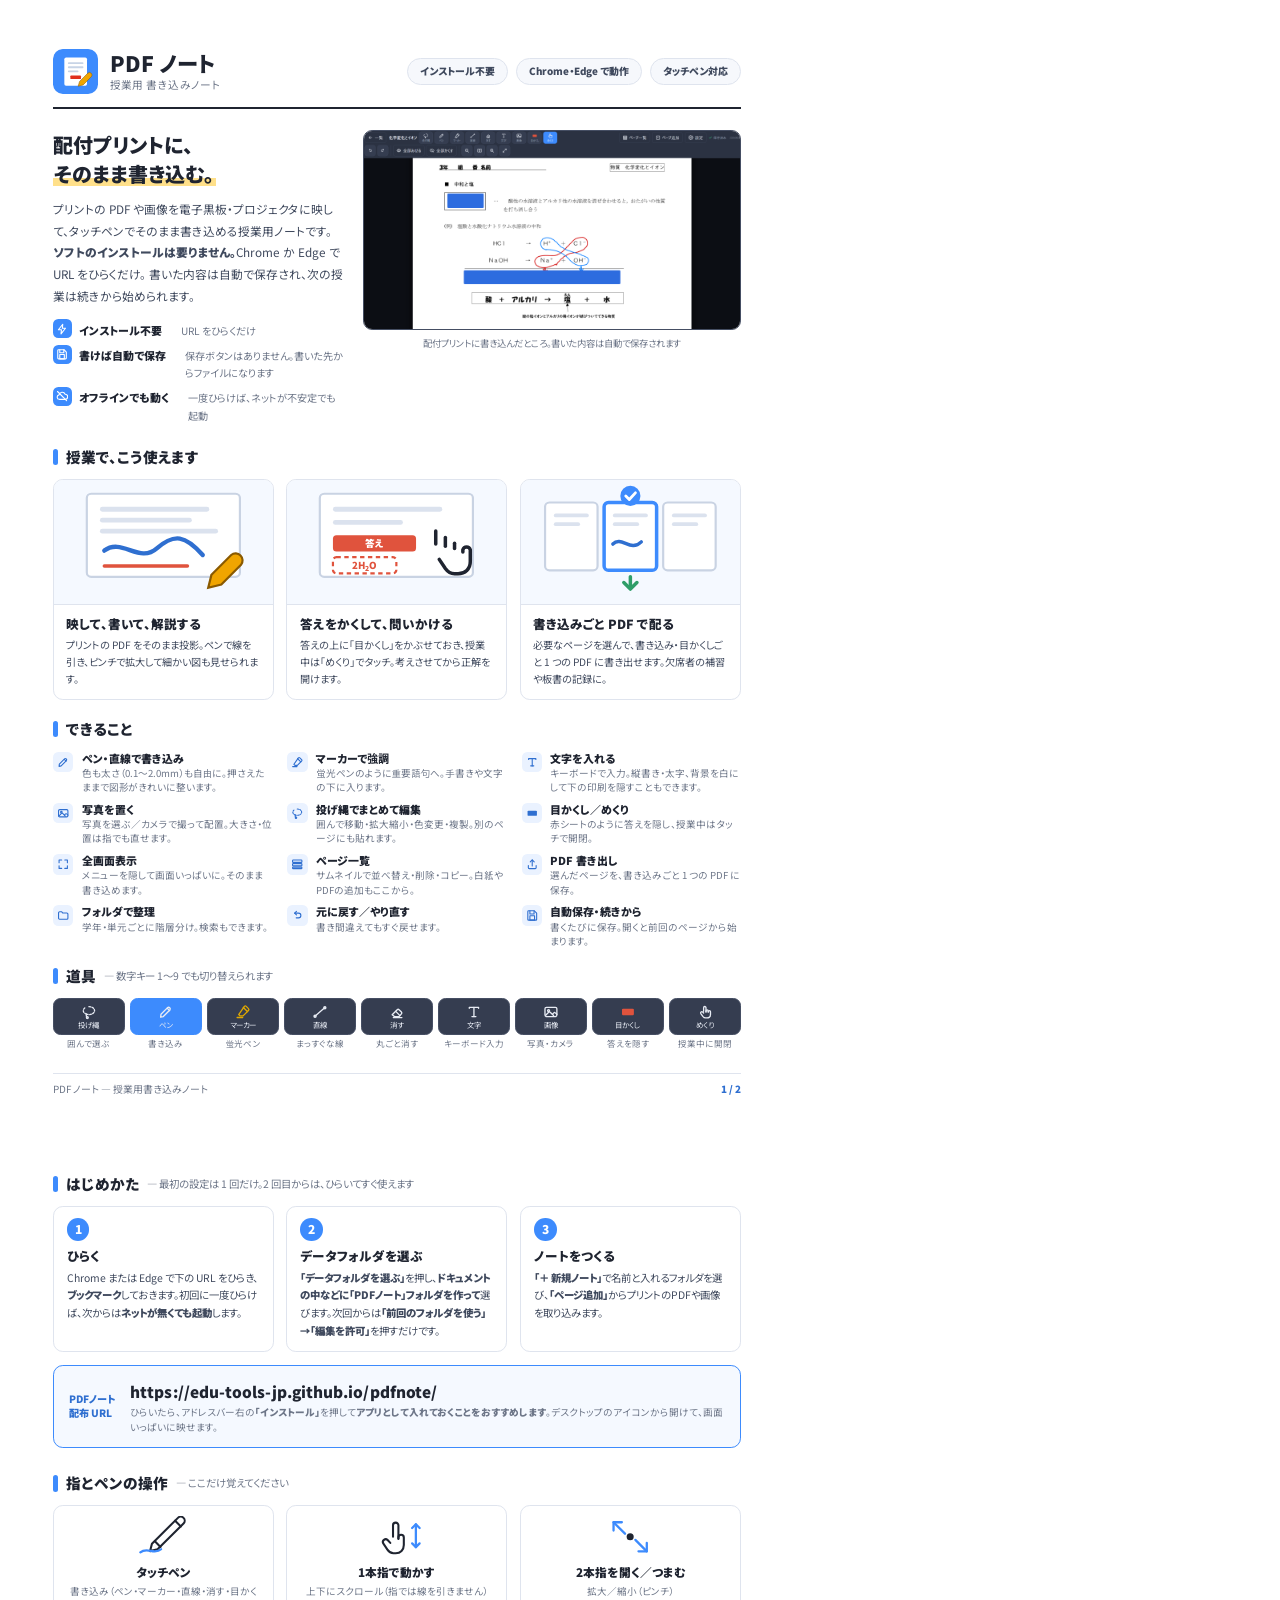
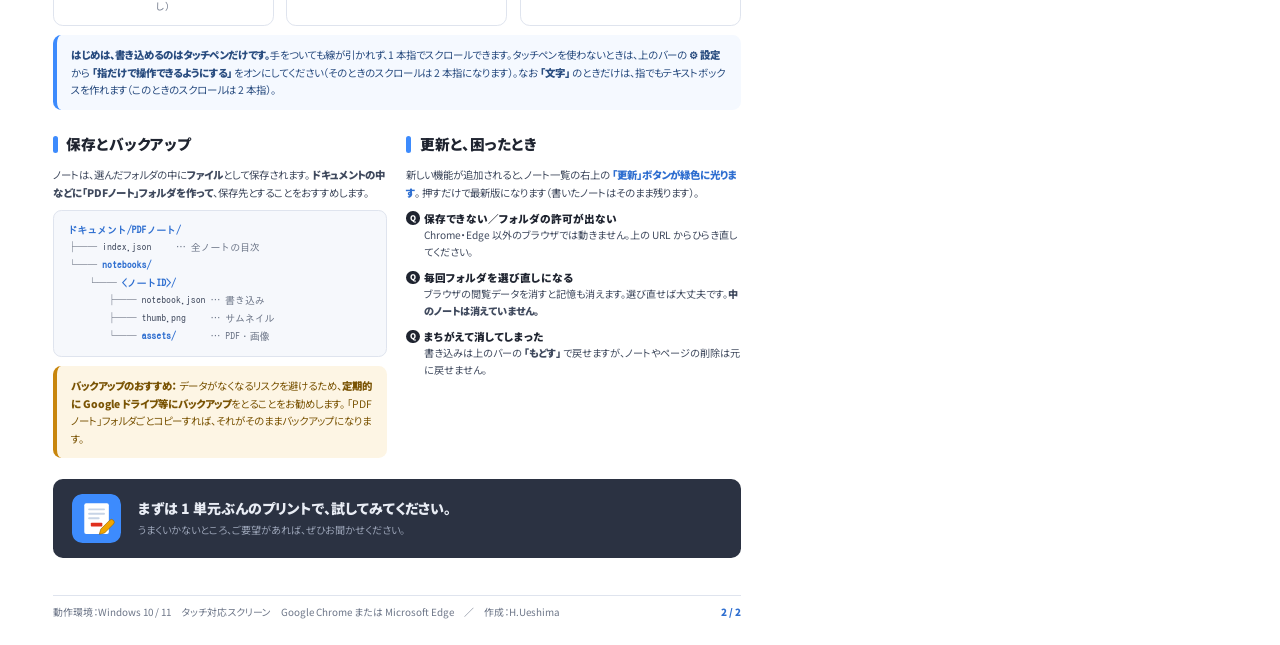
==== commit 0aca442d: "かんたんガイドのイメージ図を、いただいたアプリの画面に差し替える 添付いただいたスクリーンショットをそのまま使うようにした。 横長の画像に合わせて図の幅を100mmに広げ、左の見出しが 語の途中で折り" ====
--- a/guide-src/guide.html
+++ b/guide-src/guide.html
@@ -76,7 +76,7 @@
     </div>
 
     <figure class="shot">
-      <img src="app-screenshot.png" alt="PDFノートの画面。配付プリントのPDFに、ペンで丸をつけ、マーカーを引き、文字を入れ、答えを目かくしで隠したところ。">
+      <img src="app-screenshot.png" alt="PDFノートの画面。配付プリントのPDFに、赤と青のペンでイオンを囲んで矢印を書き、答えを目かくしで隠したところ。">
       <figcaption>配付プリントに書き込んだところ。書いた内容は自動で保存されます</figcaption>
     </figure>
   </div>
--- a/guide-src/main2.css
+++ b/guide-src/main2.css
@@ -56,13 +56,15 @@
 .hero-t .u{ background:linear-gradient(transparent 64%, #ffe08a 64%, #ffe08a 94%, transparent 94%); padding:0 .4mm; }
 .hero-p{ font-size:8.8pt; line-height:1.85; color:var(--ink-2); margin-bottom:3.4mm; }
 .pills{ display:flex; flex-direction:column; gap:1.4mm; }
-.pills .p{ display:flex; gap:2mm; align-items:center; font-size:8.2pt; font-weight:900; }
+.pills .p{ display:flex; gap:2mm; align-items:baseline; font-size:8.2pt; font-weight:900;
+  white-space:nowrap; }
+.pills .p em{ white-space:normal; }
 .pills .p .ci{ width:5mm; height:5mm; border-radius:1.4mm; background:var(--blue); color:#fff;
   display:flex; align-items:center; justify-content:center; flex:none; }
 .pills .p .ci .ic{ width:3.2mm; height:3.2mm; stroke-width:2.2; }
 .pills .p em{ font-style:normal; font-weight:400; color:var(--muted); font-size:7.6pt; }
 
-.shot{ width:88mm; flex:none; }
+.shot{ width:100mm; flex:none; }
 .shot img{ display:block; width:100%; border-radius:2.4mm; border:.45mm solid #454e63; }
 .shot figcaption{ color:var(--muted); font-size:7pt; text-align:center; margin-top:1.6mm; }
 
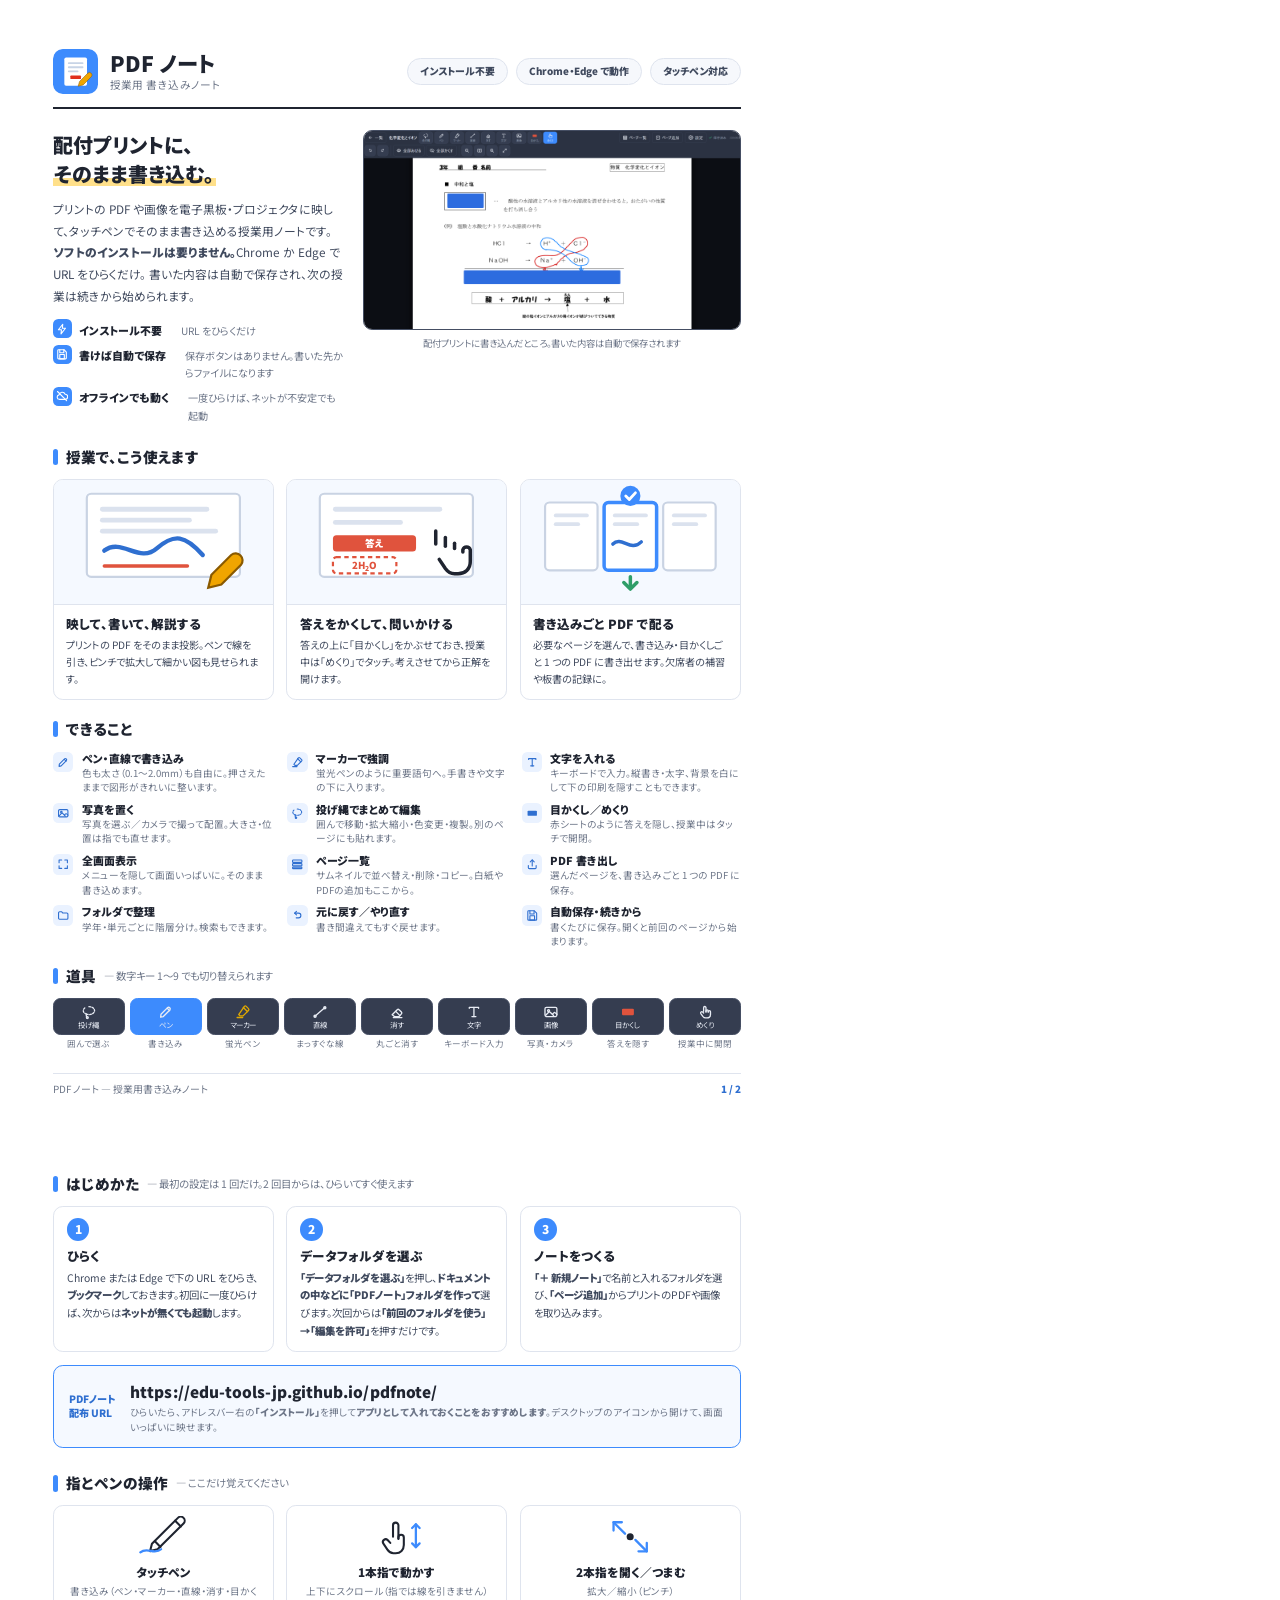
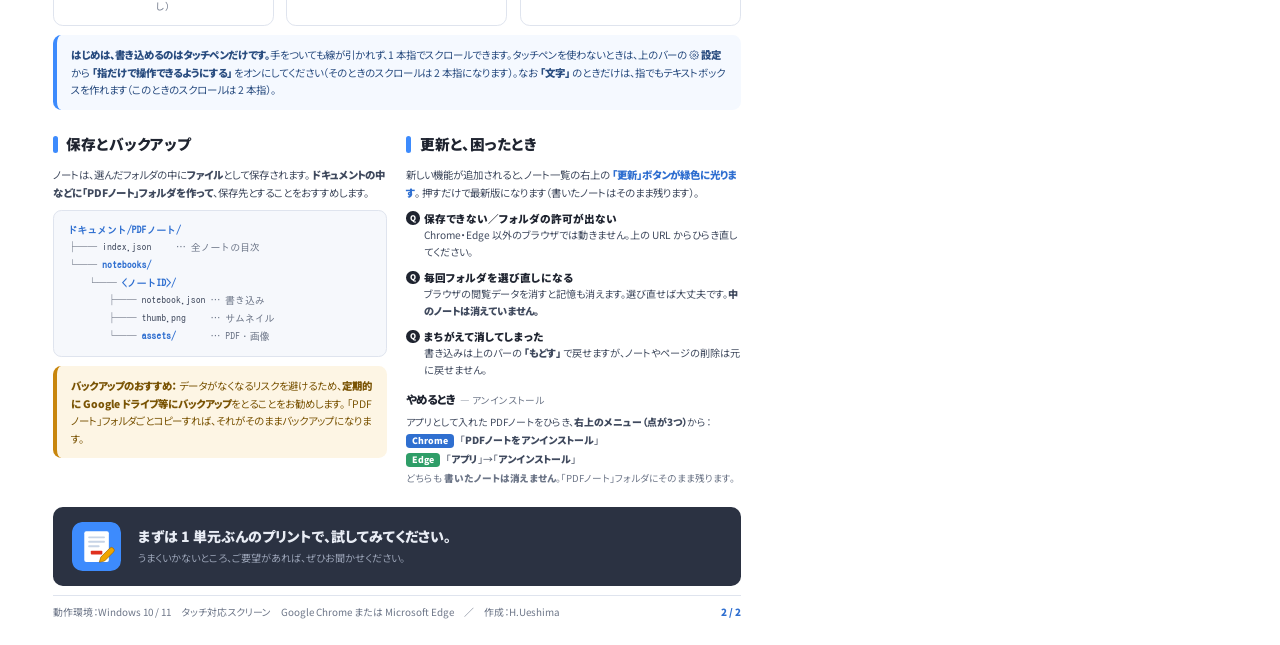
==== commit 669a670a: "かんたんガイドにアンインストールの手順を足す 「更新と、困ったとき」の下に、Chrome と Edge それぞれの やめかたを短くまとめた。書いたノートは消えないことも書いてある。  あわせて、埋め込" ====
--- a/guide-src/guide.html
+++ b/guide-src/guide.html
@@ -27,6 +27,7 @@
   <symbol id="i-camera" viewBox="0 0 24 24"><path d="M3 8.6a2 2 0 0 1 2-2h2.4L9 4.5h6L16.6 6.6H19a2 2 0 0 1 2 2v8.8a2 2 0 0 1-2 2H5a2 2 0 0 1-2-2z"/><circle cx="12" cy="12.8" r="3.6"/></symbol>
   <symbol id="i-check" viewBox="0 0 24 24"><path d="M4.5 12.6l5 5L19.5 7"/></symbol>
   <symbol id="i-offline" viewBox="0 0 24 24"><path d="M6.5 18.5A4.5 4.5 0 0 1 6 9.6a6.4 6.4 0 0 1 12.2-1.2A4.3 4.3 0 0 1 18 18.5z"/><path d="M3 3l18 18" stroke-width="2.2"/></symbol>
+  <symbol id="i-gear" viewBox="0 0 24 24"><circle cx="12" cy="12" r="3"/><path d="M19.1 14.4a1.6 1.6 0 0 0 .32 1.76l.06.06a1.9 1.9 0 1 1-2.68 2.68l-.06-.06a1.6 1.6 0 0 0-1.76-.32 1.6 1.6 0 0 0-.97 1.46v.17a1.9 1.9 0 1 1-3.8 0v-.09a1.6 1.6 0 0 0-1.05-1.46 1.6 1.6 0 0 0-1.76.32l-.06.06a1.9 1.9 0 1 1-2.68-2.68l.06-.06a1.6 1.6 0 0 0 .32-1.76 1.6 1.6 0 0 0-1.46-.97H3.4a1.9 1.9 0 1 1 0-3.8h.09a1.6 1.6 0 0 0 1.46-1.05 1.6 1.6 0 0 0-.32-1.76l-.06-.06a1.9 1.9 0 1 1 2.68-2.68l.06.06a1.6 1.6 0 0 0 1.76.32h.08a1.6 1.6 0 0 0 .97-1.46V3.4a1.9 1.9 0 1 1 3.8 0v.09a1.6 1.6 0 0 0 .97 1.46 1.6 1.6 0 0 0 1.76-.32l.06-.06a1.9 1.9 0 1 1 2.68 2.68l-.06.06a1.6 1.6 0 0 0-.32 1.76v.08a1.6 1.6 0 0 0 1.46.97h.17a1.9 1.9 0 1 1 0 3.8h-.09a1.6 1.6 0 0 0-1.46.97z"/></symbol>
   <symbol id="i-bolt" viewBox="0 0 24 24"><path d="M13.4 2.5L4.8 13.4h6L10 21.5l8.8-11.1h-6.2z"/></symbol>
   <symbol id="i-export" viewBox="0 0 24 24"><path d="M12 15.5V3.8"/><path d="M8.2 7.4L12 3.6l3.8 3.8"/><path d="M4.5 14.5v4.2a1.8 1.8 0 0 0 1.8 1.8h11.4a1.8 1.8 0 0 0 1.8-1.8v-4.2"/></symbol>
   <symbol id="i-search" viewBox="0 0 24 24"><circle cx="10.8" cy="10.8" r="6.4"/><path d="M15.6 15.6L20.5 20.5"/></symbol>
@@ -269,7 +270,7 @@
     </div>
   </div>
   <div class="note" style="margin-bottom:6mm">
-    <span class="nt">はじめは、書き込めるのはタッチペンだけです。</span>手をついても線が引かれず、1 本指でスクロールできます。タッチペンを使わないときは、上のバーの <b>⚙ 設定</b> から <b>「指だけで操作できるようにする」</b> をオンにしてください（そのときのスクロールは 2 本指になります）。なお <b>「文字」</b> のときだけは、指でもテキストボックスを作れます（このときのスクロールは 2 本指）。
+    <span class="nt">はじめは、書き込めるのはタッチペンだけです。</span>手をついても線が引かれず、1 本指でスクロールできます。タッチペンを使わないときは、上のバーの <b><svg class="ic"><use href="#i-gear"/></svg> 設定</b> から <b>「指だけで操作できるようにする」</b> をオンにしてください（そのときのスクロールは 2 本指になります）。なお <b>「文字」</b> のときだけは、指でもテキストボックスを作れます（このときのスクロールは 2 本指）。
   </div>
 
   <div class="two">
@@ -308,6 +309,12 @@
         <dt><span class="q">Q</span>まちがえて消してしまった</dt>
         <dd>書き込みは上のバーの <b>「もどす」</b> で戻せますが、ノートやページの削除は元に戻せません。</dd>
       </dl>
+
+      <div class="uh3">やめるとき<span>― アンインストール</span></div>
+      <div class="ur0">アプリとして入れた PDFノートをひらき、<b>右上のメニュー（点が3つ）</b>から：</div>
+      <div class="ur"><span class="ub">Chrome</span>「<b>PDFノートをアンインストール</b>」</div>
+      <div class="ur"><span class="ub edge">Edge</span>「<b>アプリ</b>」→「<b>アンインストール</b>」</div>
+      <div class="un">どちらも <b>書いたノートは消えません</b>。「PDFノート」フォルダにそのまま残ります。</div>
     </div>
   </div>
 
--- a/guide-src/main2.css
+++ b/guide-src/main2.css
@@ -68,6 +68,15 @@
 .shot img{ display:block; width:100%; border-radius:2.4mm; border:.45mm solid #454e63; }
 .shot figcaption{ color:var(--muted); font-size:7pt; text-align:center; margin-top:1.6mm; }
 
+.uh3{ font-size:8.6pt; font-weight:900; margin:3mm 0 1.4mm; }
+.uh3 span{ font-size:7.2pt; font-weight:400; color:var(--muted); margin-left:1.2mm; }
+.ur0{ font-size:7.4pt; line-height:1.6; color:var(--ink-2); margin-bottom:.6mm; }
+.ur{ font-size:7.4pt; line-height:1.6; color:var(--ink-2); margin-bottom:.8mm; }
+.ub{ display:inline-block; font-size:6.6pt; font-weight:900; color:#fff; background:var(--blue-d);
+     border-radius:1mm; padding:0 1.6mm; margin-right:1.4mm; }
+.ub.edge{ background:var(--green); }
+.un{ font-size:7.2pt; line-height:1.55; color:var(--muted); margin-top:1mm; }
+
 /* ---------- 今回のアップデート ---------- */
 .news{ border:.5mm solid #f3c4bb; background:var(--red-l); border-radius:2.6mm;
        padding:3.4mm 4mm; margin-bottom:5.5mm; }
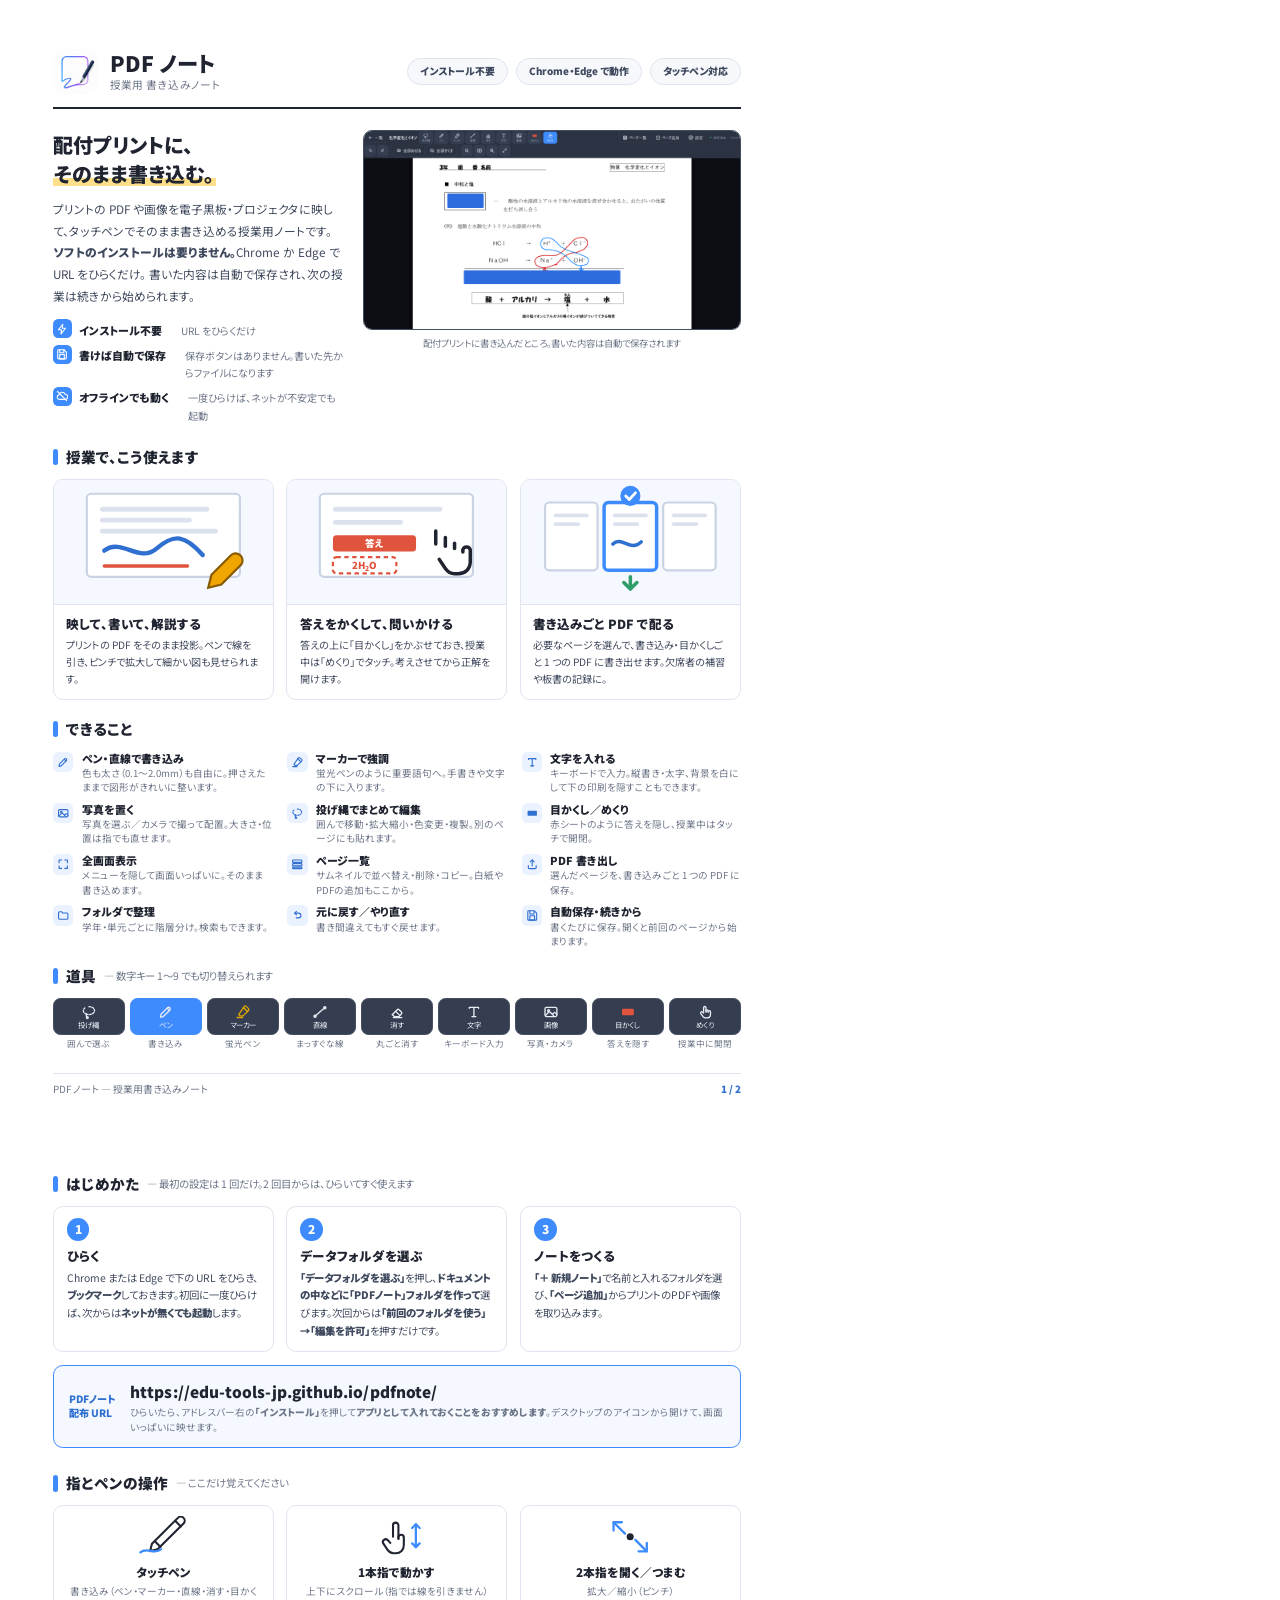
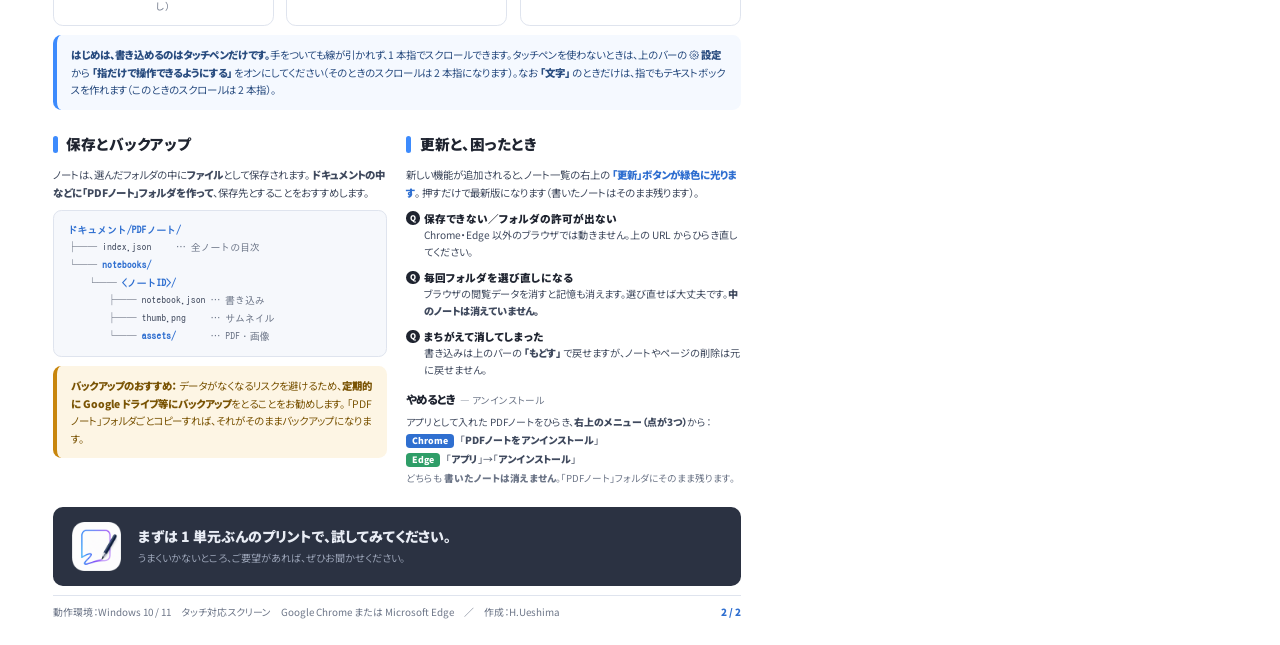
==== commit 776bc8c3: "アプリのアイコンを新しいデザインに差し替える いただいた画像をアイコンに採用した。角丸の外側が黒く塗られていたので、 そこだけ透過に抜いてある（絵そのものには手を入れていない）。  ・icon-192" ====
--- a/guide-src/guide.html
+++ b/guide-src/guide.html
@@ -42,15 +42,7 @@
 
   <div class="head">
     <div class="brand">
-      <svg class="logo" viewBox="0 0 512 512" xmlns="http://www.w3.org/2000/svg">
-        <rect width="512" height="512" rx="96" fill="#3d8bfd"/>
-        <rect x="128" y="96" width="256" height="320" rx="20" fill="#ffffff"/>
-        <rect x="168" y="150" width="176" height="20" rx="10" fill="#c7d4e6"/>
-        <rect x="168" y="196" width="176" height="20" rx="10" fill="#c7d4e6"/>
-        <rect x="168" y="242" width="120" height="20" rx="10" fill="#c7d4e6"/>
-        <rect x="196" y="300" width="120" height="40" rx="8" fill="#e0301e"/>
-        <path d="M300 366 L392 274 a28 28 0 0 1 40 40 L340 406 l-56 14 z" fill="#f0a500" stroke="#8a5a00" stroke-width="6" stroke-linejoin="round"/>
-      </svg>
+      <img class="logo" src="app-icon.png" alt="">
       <div>
         <div class="bn">PDF ノート</div>
         <div class="bs">授業用 書き込みノート</div>
@@ -319,15 +311,7 @@
   </div>
 
   <div class="closing">
-    <svg class="lg" viewBox="0 0 512 512" xmlns="http://www.w3.org/2000/svg">
-      <rect width="512" height="512" rx="96" fill="#3d8bfd"/>
-      <rect x="128" y="96" width="256" height="320" rx="20" fill="#ffffff"/>
-      <rect x="168" y="150" width="176" height="20" rx="10" fill="#c7d4e6"/>
-      <rect x="168" y="196" width="176" height="20" rx="10" fill="#c7d4e6"/>
-      <rect x="168" y="242" width="120" height="20" rx="10" fill="#c7d4e6"/>
-      <rect x="196" y="300" width="120" height="40" rx="8" fill="#e0301e"/>
-      <path d="M300 366 L392 274 a28 28 0 0 1 40 40 L340 406 l-56 14 z" fill="#f0a500" stroke="#8a5a00" stroke-width="6" stroke-linejoin="round"/>
-    </svg>
+    <img class="lg" src="app-icon.png" alt="">
     <div>
       <div class="t">まずは 1 単元ぶんのプリントで、試してみてください。</div>
       <div class="d">うまくいかないところ、ご要望があれば、ぜひお聞かせください。</div>
--- a/guide-src/main2.css
+++ b/guide-src/main2.css
@@ -41,7 +41,7 @@
 .head{ display:flex; align-items:center; justify-content:space-between; margin-bottom:5.5mm;
        border-bottom:.6mm solid var(--ink); padding-bottom:3.4mm; }
 .brand{ display:flex; align-items:center; gap:3mm; }
-.brand .logo{ width:12mm; height:12mm; border-radius:2.6mm; }
+.brand .logo{ width:12mm; height:12mm; display:block; }
 .brand .bn{ font-size:16pt; font-weight:900; letter-spacing:.01em; line-height:1.2; }
 .brand .bs{ font-size:8pt; color:var(--muted); letter-spacing:.04em; }
 .upd{ display:flex; align-items:center; gap:1.8mm; background:var(--red-l);
@@ -159,7 +159,7 @@
 
 .closing{ border-radius:2.6mm; background:var(--panel); color:#e8ecf4;
   padding:4mm 5mm; display:flex; align-items:center; gap:4.5mm; }
-.closing .lg{ width:13mm; height:13mm; border-radius:2.8mm; flex:none; }
+.closing .lg{ width:13mm; height:13mm; display:block; flex:none; }
 .closing .t{ font-size:10.5pt; font-weight:900; line-height:1.5; }
 .closing .d{ font-size:7.6pt; color:#9aa3b6; line-height:1.65; margin-top:.8mm; }
 
